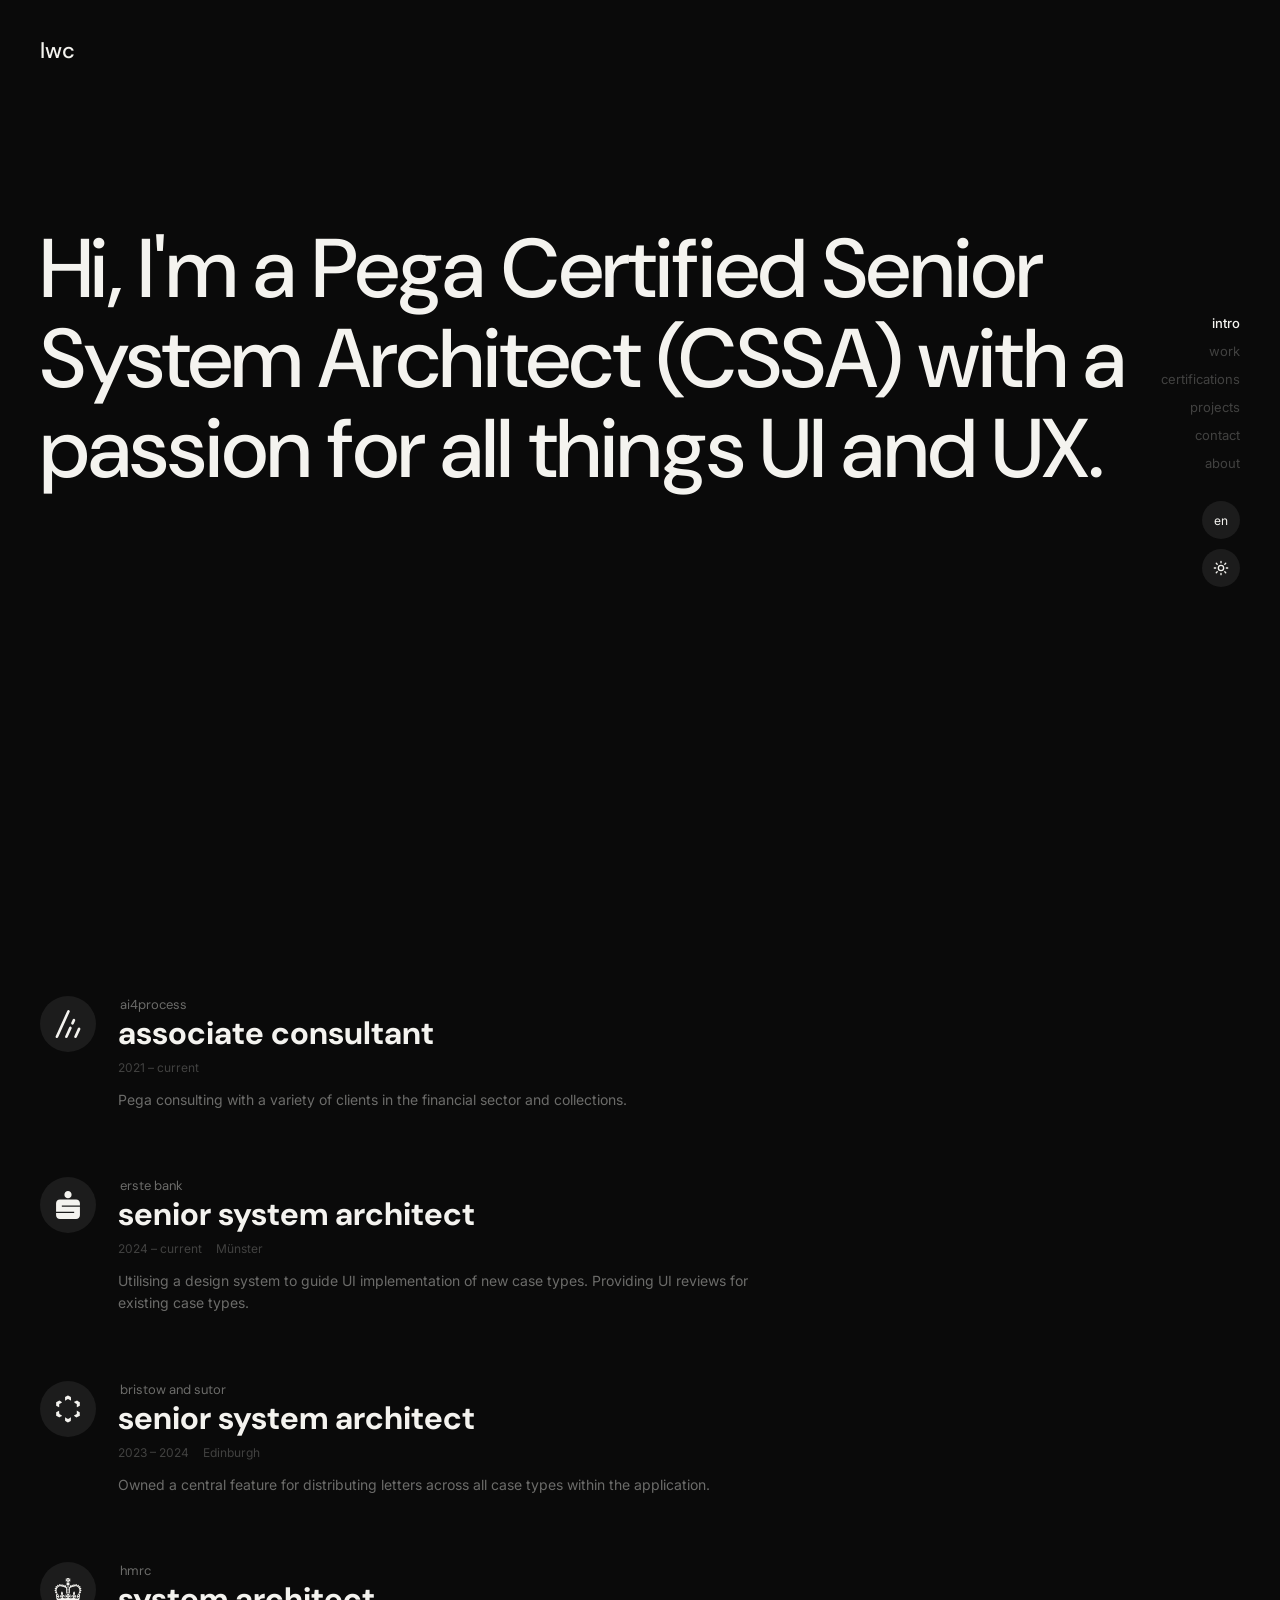
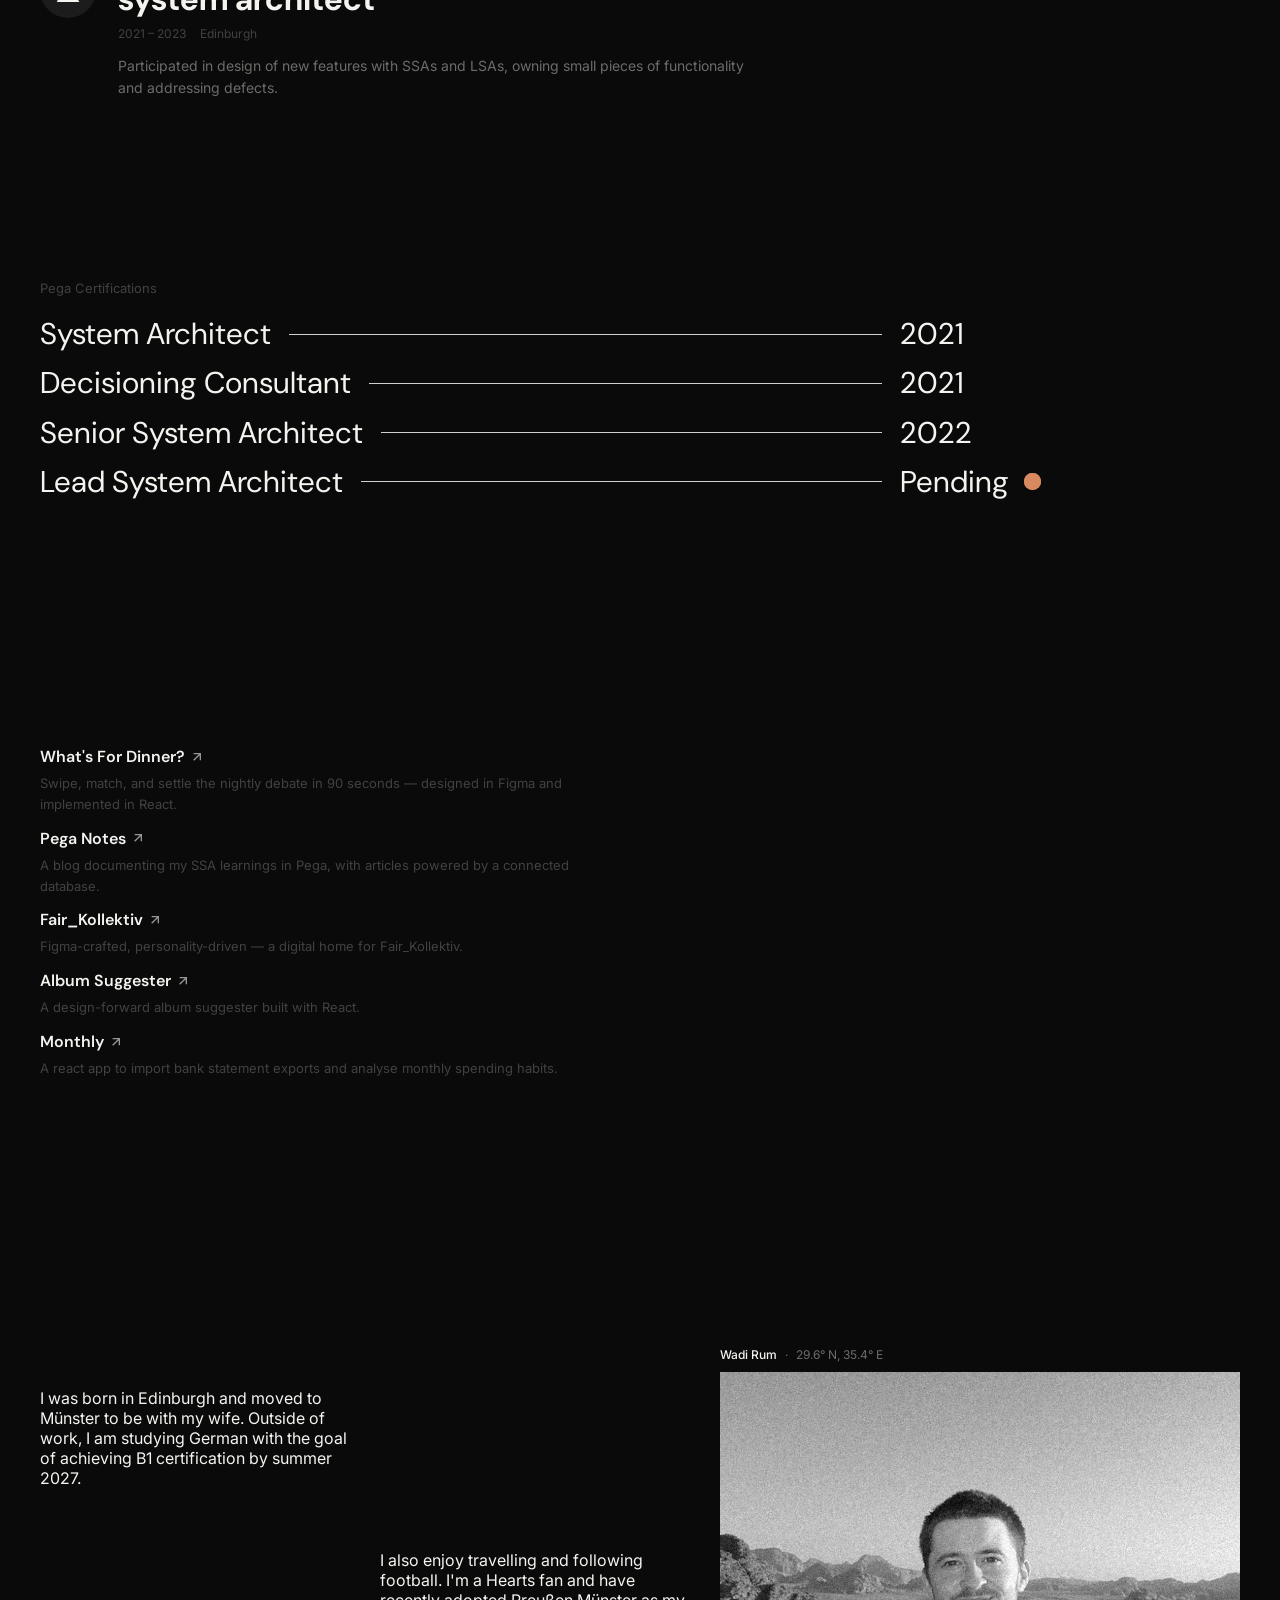
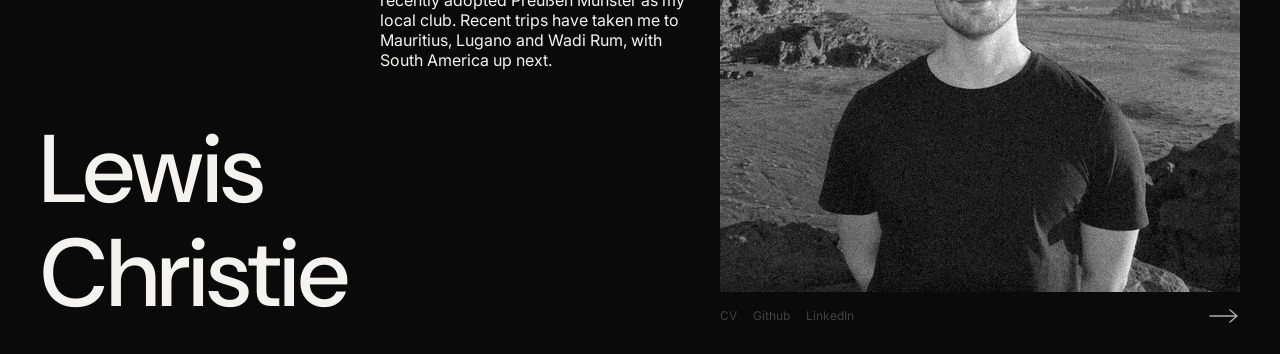
==== index.html @ 6b68364d "Redesign certifications section as ruled list with pulsing status dot Replace the CSSA card and plac" ====
<!DOCTYPE html>
<html lang="en" data-theme="dark">
<head>
<meta charset="UTF-8">
<meta name="viewport" content="width=device-width, initial-scale=1.0">
<title>lwc — Lewis William Christie</title>
<link rel="stylesheet" type="text/css" href="./main.css">
<link rel="preconnect" href="https://fonts.googleapis.com">
<link href="https://fonts.googleapis.com/css2?family=Baloo+2:wght@500;600;700;800&family=Inter:wght@400;500;600&display=swap" rel="stylesheet">
<style>
  
</style>
</head>
<body>

<div class="topbar">
  <div class="logo"><span class="word-shell">
      <span class="sizer">lewis william christie</span>
      <span id="lwc-wrap">
        <span class="lwc-block" id="l-block"><span>l</span><span class="suffix">ewis&nbsp;</span></span><span class="lwc-block" id="w-block"><span>w</span><span class="suffix">illiam&nbsp;</span></span><span class="lwc-block" id="c-block"><span>c</span><span class="suffix">hristie</span></span>
      </span>
    </span></div>
</div>

  <div class="side-nav">
    <nav class="primary-nav" id="primaryNav">
      <a href="#intro" class="active" data-i18n="nav.intro">intro</a>
      <a href="#work" data-i18n="nav.work">work</a>
      <a href="#certifications" data-i18n="nav.certifications">certifications</a>
      <a href="#projects" data-i18n="nav.projects">projects</a>
      <a href="#contact" data-i18n="nav.contact">contact</a>
      <a href="#about" data-i18n="nav.about">about</a>
    </nav>
    <div class="toggles">
      <button class="pill-btn" id="langToggle" aria-label="Switch language">en</button>
      <button class="pill-btn" id="themeToggle" aria-label="Toggle light/dark theme">
        <svg id="themeIcon" viewBox="0 0 24 24" fill="none" stroke="currentColor" stroke-width="2" stroke-linecap="round"><circle cx="12" cy="12" r="4"></circle><path d="M12 2v2M12 20v2M4.9 4.9l1.4 1.4M17.7 17.7l1.4 1.4M2 12h2M20 12h2M4.9 19.1l1.4-1.4M17.7 6.3l1.4-1.4"/></svg>
      </button>
    </div>
  </div>

<main class="wrap">

  <section id="intro">
    <div>
      <h1 class="hero-heading">
        <span data-i18n="intro.heading">Hi, I'm a Pega Certified Senior System Architect (CSSA) with a passion for all things UI and UX.</span>
      </h1>
    </div>
  </section>

  <section id="work">


    <div class="job">
      <div class="job-icon"><svg xmlns="http://www.w3.org/2000/svg" viewBox="0 0 352.7 397.5" width="28" height="28" fill="currentColor">
  <path d="M18.7,397.5C8.4,397.5,0,389.1,0,378.8c0-2.7,0.6-5.3,1.7-7.8L166.5,10.5c4.5-9.3,15.7-13.1,25-8.6c8.9,4.4,12.9,15,9,24.1L35.7,386.6C32.7,393.2,26,397.5,18.7,397.5"/>
  <path d="M239.6,208.5c-10.3,0-18.7-8.4-18.7-18.7c0-2.7,0.6-5.3,1.7-7.7l21-46c4.1-9.5,15.1-13.9,24.5-9.8c9.5,4.1,13.9,15.1,9.8,24.5c-0.1,0.3-0.2,0.5-0.3,0.8l-21,46C253.6,204.2,246.9,208.5,239.6,208.5"/>
  <path d="M153.3,397.5c-10.3,0-18.7-8.4-18.7-18.7c0-2.7,0.6-5.3,1.7-7.8l57.1-125.1c4.6-9.2,15.8-13,25.1-8.4c8.8,4.4,12.7,14.8,8.9,23.9l-57.1,125.1C167.3,393.2,160.6,397.5,153.3,397.5"/>
  <path d="M283.2,397.5c-10.3,0-18.7-8.4-18.7-18.7c0-2.7,0.6-5.3,1.7-7.7l50.6-111c4.1-9.5,15.1-13.8,24.6-9.8c9.5,4.1,13.8,15.1,9.8,24.6c-0.1,0.2-0.2,0.5-0.3,0.7l-50.6,111C297.2,393.2,290.5,397.5,283.2,397.5"/>
</svg></div>
      <div>
        <div class="job-company">ai4process</div>
        <div class="job-title" data-i18n="work.ai4process.title">associate consultant</div>
        <div class="job-meta"><span>2021 – current</span></div>
        <p class="job-desc" data-i18n="work.ai4process.desc">Pega consulting with a variety of clients in the financial sector and collections.</p>
      </div>
    </div>

    <div class="job">
      <div class="job-icon"><svg xmlns="http://www.w3.org/2000/svg" viewBox="0 0 140.14 164.54" width="28" height="28" fill="currentColor">
  <path d="M55.19,36.75c-4.13-4.21-6.21-9.28-6.21-15.23c0-5.81,2.08-10.89,6.15-15.11C59.26,2.17,64.27,0,70.07,0
    c5.7,0,10.69,2.13,14.83,6.36c4.16,4.22,6.28,9.35,6.28,15.16c0,5.94-2.08,11.02-6.23,15.23c-4.15,4.23-9.18,6.35-14.89,6.35
    C64.27,43.11,59.26,40.99,55.19,36.75z M140.14,85.36v-13.1c0-12.37-10.04-22.43-22.42-22.43H22.41C10.03,49.84,0,59.9,0,72.27
    v49.3h106.32v7.47H0v13.07c0,12.38,10.03,22.42,22.41,22.42h95.31c12.38,0,22.42-10.04,22.42-22.42V92.83H33.84v-7.47H140.14z"/>
</svg></div>
      <div>
        <div class="job-company">erste bank</div>
        <div class="job-title" data-i18n="work.erste.title">senior system architect</div>
        <div class="job-meta"><span>2024 – current</span><span>Münster</span></div>
        <p class="job-desc" data-i18n="work.erste.desc">Utilising a design system to guide UI implementation of new case types. Providing UI reviews for existing case types.</p>
      </div>
    </div>

    <div class="job">
      <div class="job-icon"><svg xmlns="http://www.w3.org/2000/svg" viewBox="0 0 97 110" width="28" height="28">
  <g transform="translate(0,110) scale(0.1,-0.1)" fill="currentColor">
    <path d="M423 1049 l-53 -31 0 -69 0 -70 58 32 58 33 56 -32 c31 -18 59 -29 61 -24 3 4 3 36 0 70 l-6 62 -52 30 c-29 17 -56 30 -61 30 -5 0 -33 -14 -61 -31z"/>
    <path d="M73 848 l-53 -30 0 -68 0 -68 55 -31 c30 -17 57 -31 60 -31 3 0 5 28 5 63 l0 63 43 24 c85 47 84 44 23 79 -31 17 -61 31 -68 30 -7 0 -37 -14 -65 -31z"/>
    <path d="M768 852 c-26 -15 -48 -30 -48 -34 0 -4 25 -22 55 -39 l55 -31 0 -64 c0 -35 3 -64 6 -64 4 0 31 14 60 31 l54 30 0 69 0 68 -55 31 c-30 17 -60 31 -67 30 -7 0 -34 -12 -60 -27z"/>
    <path d="M77 453 l-57 -34 0 -67 0 -68 56 -32 c31 -18 59 -32 64 -32 5 0 34 15 65 33 47 27 54 34 40 42 -109 65 -104 59 -107 128 l-3 63 -58 -33z"/>
    <path d="M830 422 l0 -68 -55 -29 c-30 -17 -55 -33 -55 -37 0 -8 96 -68 109 -68 5 0 35 15 65 32 l57 33 -3 68 -3 69 -57 34 -58 33 0 -67z"/>
    <path d="M370 153 l0 -68 57 -34 56 -34 56 31 56 31 3 72 3 71 -58 -32 -57 -32 -58 31 -58 32 0 -68z"/>
  </g>
</svg></div>
      <div>
        <div class="job-company">bristow and sutor</div>
        <div class="job-title" data-i18n="work.bs.title">senior system architect</div>
        <div class="job-meta"><span>2023 – 2024</span><span>Edinburgh</span></div>
        <p class="job-desc" data-i18n="work.bs.desc">Owned a central feature for distributing letters across all case types within the application.</p>
      </div>
    </div>

    <div class="job">
      <div class="job-icon"><svg xmlns="http://www.w3.org/2000/svg" viewBox="13.243 12.159 51.691 44.307" width="28" height="28">
  <g transform="matrix(1.7557801,0,0,1.8087796,-807.12125,-402.83426)">
    <g transform="matrix(1.3303571,0,0,-1.25,398.61645,1509.5497)">
      <g clip-path="url(#hmrcClip)">
        <g transform="matrix(140.66,0,0,38.772,45.354,994.3979)" fill="currentColor">
          <path d="m 0.1321,0.6395 c 0,-0.0183 -0.004,-0.0332 -0.0091,-0.0332 -0.005,0 -0.0091,0.0149 -0.0091,0.0332 0,0.0183 0.0041,0.0332 0.0091,0.0332 0.0051,0 0.0091,-0.0149 0.0091,-0.0332"/>
          <path d="M 0.1909,0.409 C 0.1906,0.4037 0.1875,0.3248 0.1875,0.324 l -3e-4,-0.0074 c 0,0 -1e-4,-0.0037 -0.0012,-0.0063 -6e-4,-0.0014 -0.0047,-0.0115 -0.0047,-0.0115 0,0 -5e-4,-0.0013 -6e-4,-0.0026 -10e-5,-0.0019 3e-4,-0.0036 3e-4,-0.0036 L 0.1849,0.2738 c 4e-4,-0.0016 7e-4,-0.0033 7e-4,-0.0055 0,-0.0025 -4e-4,-0.0047 -9e-4,-0.006 l -0.1235,1e-4 c -5e-4,0.0014 -8e-4,0.0035 -8e-4,0.0059 0,9e-4 0,0.0017 10e-5,0.0025 0,0 2e-4,0.0013 5e-4,0.0026 l 0.0037,0.0198 c 0,0 4e-4,0.0034 -3e-4,0.0054 -8e-4,0.002 -0.005,0.0123 -0.005,0.0123 0,0 -7e-4,0.0021 -8e-4,0.0042 0,0.0021 -3e-4,0.0089 -3e-4,0.0094 -3e-4,0.0067 -0.0031,0.0794 -0.0034,0.0845 -10e-5,0.0037 0,0.0067 5e-4,0.0091 4e-4,0.0022 0.0011,0.0036 0.002,0.0041 3e-4,2e-4 0.0085,0.0041 0.0094,0.0045 3e-4,10e-5 7e-4,-6e-4 8e-4,-0.0024 1e-4,-0.002 -3e-4,-0.0031 -6e-4,-0.0034 l 1e-4,10e-5 C 0.0628,0.4136 0.0602,0.3987 0.0601,0.3808 c 0.0068,0.005 0.0085,0.0177 0.0089,0.0351 0,7e-4 2e-4,0.0021 8e-4,0.0022 5e-4,2e-4 8e-4,-7e-4 8e-4,-0.0015 l 0,-2e-4 0.0026,-0.0753 0,-10e-5 c 0,-0.001 -2e-4,-0.0023 -6e-4,-0.0027 -5e-4,-4e-4 -8e-4,6e-4 -9e-4,0.0017 C 0.0696,0.3559 0.0655,0.3654 0.0607,0.3658 0.062,0.3482 0.0656,0.3344 0.0703,0.3298 l 0,0 c 0.0036,0.0013 0.0071,0.0026 0.0107,0.0037 0.0034,0.0037 0.006,0.0104 0.0069,0.026 l 0,-10e-5 c -1e-4,0.002 -2e-4,0.004 -4e-4,0.0061 C 0.0867,0.374 0.085,0.3796 0.0831,0.3771 0.0811,0.3744 0.0809,0.3663 0.0817,0.3578 0.0821,0.3543 0.0826,0.3513 0.0833,0.3492 0.0812,0.3494 0.0794,0.352 0.078,0.3595 0.0755,0.3718 0.0758,0.391 0.0796,0.3989 0.082,0.4041 0.0854,0.398 0.088,0.3863 0.0872,0.4047 0.0841,0.421 0.0838,0.4352 0.0833,0.4552 0.0854,0.4775 0.0885,0.4836 0.0916,0.4794 0.0945,0.4588 0.0948,0.4388 0.0949,0.4245 0.0923,0.4058 0.0921,0.387 0.0943,0.4004 0.0975,0.4084 0.1002,0.4044 0.1042,0.3984 0.1052,0.3796 0.1033,0.3661 0.1021,0.3581 0.1004,0.3545 0.0983,0.3534 c 6e-4,0.0024 0.001,0.0056 0.0013,0.0093 5e-4,0.0088 0,0.0168 -0.0021,0.0184 C 0.0956,0.3827 0.0941,0.3763 0.0936,0.3674 0.0934,0.3646 0.0934,0.3618 0.0935,0.3593 l 0,0 C 0.095,0.3459 0.0978,0.3413 0.1013,0.3381 c 0.0036,6e-4 0.0072,0.001 0.0108,0.0013 l 0,1e-4 4e-4,2e-4 C 0.1176,0.3427 0.1202,0.3545 0.1207,0.3765 0.1162,0.3741 0.1127,0.3646 0.1111,0.3501 c -1e-4,-9e-4 -3e-4,-0.0022 -9e-4,-0.0022 -7e-4,0 -0.001,0.0016 -0.001,0.0028 l 0,0.0694 0,2e-4 c 10e-5,0.0011 4e-4,0.0023 9e-4,0.0023 5e-4,0 8e-4,-0.0013 9e-4,-0.0021 l 0,-10e-5 0,-10e-5 c 9e-4,-0.0128 0.0027,-0.0249 0.0097,-0.027 -6e-4,0.0246 -0.0037,0.0322 -0.0082,0.0358 -1e-4,0 -3e-4,2e-4 -5e-4,9e-4 -1e-4,3e-4 -2e-4,0.001 -2e-4,0.002 0,10e-5 0,10e-5 0,2e-4 0,0.0011 1e-4,0.0018 2e-4,0.0022 2e-4,5e-4 5e-4,7e-4 6e-4,6e-4 l 0.0208,0 c 1e-4,0 4e-4,0 6e-4,-9e-4 10e-5,-3e-4 2e-4,-0.001 2e-4,-0.0021 l 0,-10e-5 c 0,-0.001 -1e-4,-0.0016 -2e-4,-0.002 -1e-4,-6e-4 -3e-4,-7e-4 -5e-4,-8e-4 C 0.1291,0.424 0.1262,0.4107 0.1254,0.3934 0.1322,0.3957 0.134,0.4077 0.1349,0.4205 c 1e-4,8e-4 4e-4,0.0023 0.001,0.0023 5e-4,0 8e-4,-0.0016 8e-4,-0.0026 l 1e-4,-2e-4 0,-0.0695 0,-10e-5 c -1e-4,-9e-4 -3e-4,-0.0027 -0.001,-0.0027 -6e-4,0 -9e-4,0.0014 -0.001,0.0024 C 0.1332,0.3644 0.1298,0.3738 0.1254,0.3764 0.1262,0.3578 0.1293,0.3435 0.1335,0.3396 l 4e-4,-10e-5 c 0.0036,-2e-4 0.0072,-6e-4 0.0108,-0.0011 0.0036,0.0021 0.0064,0.0075 0.0079,0.0227 l 0,-10e-5 c 0,0.002 -1e-4,0.0041 -2e-4,0.0062 C 0.1519,0.376 0.1504,0.3824 0.1484,0.3808 0.1463,0.379 0.1459,0.3711 0.1464,0.3623 0.1466,0.3586 0.1471,0.3554 0.1477,0.353 0.1456,0.3541 0.1439,0.3576 0.1427,0.3656 0.1408,0.379 0.1417,0.3979 0.1457,0.404 0.1483,0.408 0.1515,0.4005 0.1536,0.3876 0.1535,0.4063 0.151,0.4238 0.1512,0.4381 0.1514,0.4582 0.1543,0.4793 0.1575,0.4839 0.1605,0.4783 0.1626,0.4565 0.1622,0.4366 0.1618,0.4224 0.1586,0.405 0.1578,0.3864 0.1603,0.3987 0.1638,0.4052 0.1663,0.4 0.1701,0.3922 0.1704,0.3731 0.168,0.3606 0.1666,0.3531 0.1648,0.3504 0.1627,0.3502 c 7e-4,0.0021 0.0012,0.0051 0.0016,0.0087 8e-4,0.0085 6e-4,0.0166 -0.0014,0.0192 C 0.161,0.3805 0.1593,0.3749 0.1585,0.3663 0.1582,0.3636 0.1581,0.3608 0.1581,0.3583 l 0,0 C 0.1591,0.3447 0.1617,0.3388 0.1649,0.3341 0.1686,0.333 0.1724,0.3318 0.176,0.3304 0.1805,0.3355 0.1839,0.3489 0.1852,0.3658 0.1803,0.3654 0.1762,0.3559 0.1742,0.34 0.174,0.3389 0.1737,0.3379 0.1732,0.3383 c -4e-4,4e-4 -6e-4,0.0016 -6e-4,0.0027 l 0,10e-5 0.0026,0.0753 0,2e-4 c 1e-4,8e-4 3e-4,0.0017 8e-4,0.0015 6e-4,-1e-4 8e-4,-0.0015 8e-4,-0.0023 4e-4,-0.0173 0.0021,-0.03 0.0089,-0.035 -1e-4,0.0179 -0.0026,0.0328 -0.007,0.0402 l 10e-5,-10e-5 c -3e-4,2e-4 -6e-4,0.0014 -5e-4,0.0034 1e-4,0.0018 4e-4,0.0025 7e-4,0.0024 0.001,-4e-4 0.0092,-0.0043 0.0094,-0.0045 9e-4,-5e-4 0.0016,-0.002 0.002,-0.0042 5e-4,-0.0023 7e-4,-0.0053 5e-4,-0.009 z"/>
          <path d="m 0.1131,0.7665 c -1e-4,-3e-4 -3e-4,-0.001 -3e-4,-0.002 0,-0.0011 1e-4,-0.0018 2e-4,-0.0021 2e-4,-6e-4 4e-4,-8e-4 5e-4,-9e-4 C 0.1159,0.7597 0.1175,0.7567 0.1186,0.7521 0.1199,0.7469 0.1206,0.7394 0.1208,0.7296 0.1146,0.7315 0.113,0.7423 0.1122,0.7538 c -10e-5,9e-4 -3e-4,0.0021 -8e-4,0.0021 -5e-4,0 -8e-4,-0.0011 -8e-4,-0.0021 l -1e-4,-2e-4 0,-0.0627 c 0,-0.0011 3e-4,-0.0027 9e-4,-0.0027 7e-4,0 8e-4,0.0013 9e-4,0.0019 l 0,3e-4 C 0.1138,0.7034 0.1169,0.7119 0.1209,0.7141 0.1206,0.7038 0.1199,0.6961 0.1186,0.6906 0.1175,0.686 0.1159,0.6831 0.1135,0.6813 l 0,-10e-5 c -2e-4,-10e-5 -4e-4,-4e-4 -5e-4,-8e-4 -1e-4,-4e-4 -2e-4,-0.0011 -2e-4,-0.0022 0,-0.001 2e-4,-0.0016 3e-4,-0.002 2e-4,-5e-4 4e-4,-6e-4 5e-4,-6e-4 l 0.0188,0 c 1e-4,0 4e-4,0 6e-4,8e-4 10e-5,4e-4 2e-4,0.001 2e-4,0.002 0,0 0,10e-5 0,10e-5 0,10e-5 0,10e-5 0,10e-5 0,7e-4 -1e-4,0.0013 -2e-4,0.0018 -1e-4,3e-4 -4e-4,7e-4 -5e-4,8e-4 C 0.13,0.6842 0.1279,0.6903 0.1266,0.6988 0.1259,0.7034 0.1255,0.7085 0.1252,0.714 0.1291,0.7116 0.1322,0.7031 0.1336,0.6903 l 0,-10e-5 c 2e-4,-0.001 3e-4,-0.0021 9e-4,-0.0021 7e-4,0 9e-4,0.0016 0.001,0.0025 l 0,7e-4 0,0.0622 0,3e-4 c -1e-4,0.0011 -4e-4,0.0023 -9e-4,0.0023 -5e-4,0 -8e-4,-0.0012 -9e-4,-0.0023 -8e-4,-0.0113 -0.0024,-0.022 -0.0084,-0.0242 2e-4,0.0052 7e-4,0.01 0.0013,0.0144 0.0013,0.0085 0.0034,0.0145 0.0059,0.0175 2e-4,2e-4 4e-4,5e-4 5e-4,9e-4 10e-5,4e-4 2e-4,0.001 2e-4,0.0017 0,10e-5 0,2e-4 0,3e-4 0,9e-4 -1e-4,0.0015 -2e-4,0.0019 -2e-4,8e-4 -5e-4,9e-4 -6e-4,9e-4 l -0.0188,0 c -1e-4,0 -3e-4,-10e-5 -5e-4,-7e-4"/>
          <path d="m 0.1194,0.5603 c 0,-0.0072 0.0016,-0.013 0.0036,-0.013 0.002,0 0.0036,0.0058 0.0036,0.013 0,0.0072 -0.0016,0.013 -0.0036,0.013 -0.002,0 -0.0036,-0.0058 -0.0036,-0.013"/>
          <path d="m 0.1195,0.5912 c 0,-0.0071 0.0016,-0.0128 0.0035,-0.0128 0.002,0 0.0036,0.0057 0.0036,0.0128 0,0.0071 -0.0016,0.0129 -0.0036,0.0129 -0.0019,0 -0.0035,-0.0058 -0.0035,-0.0129"/>
          <path d="m 0.1193,0.5278 c 0,-0.0075 0.0016,-0.0136 0.0037,-0.0136 0.0021,0 0.0038,0.0061 0.0038,0.0136 0,0.0076 -0.0017,0.0137 -0.0038,0.0137 -0.0021,0 -0.0037,-0.0061 -0.0037,-0.0137"/>
          <path d="m 0.1191,0.4934 c 0,-0.0079 0.0017,-0.0143 0.0039,-0.0143 0.0022,0 0.004,0.0064 0.004,0.0143 0,0.0079 -0.0018,0.0143 -0.004,0.0143 -0.0022,0 -0.0039,-0.0064 -0.0039,-0.0143"/>
          <path d="m 0.1189,0.4577 c 0,-0.0083 0.0018,-0.015 0.0041,-0.015 0.0023,0 0.0041,0.0067 0.0041,0.015 0,0.0082 -0.0018,0.015 -0.0041,0.015 -0.0023,0 -0.0041,-0.0068 -0.0041,-0.015"/>
          <path d="m 0.1177,0.5577 c 0,0 0,0.0033 -3e-4,0.0071 -3e-4,0.0039 -0.0011,0.0077 -0.0025,0.0108 -0.001,0.0025 -0.0021,0.0047 -0.0031,0.0068 0.0011,0.0028 0.0019,0.0076 0.0019,0.013 0,0.0087 -0.0019,0.0157 -0.0043,0.0157 -0.0024,0 -0.0043,-0.007 -0.0043,-0.0157 0,-8e-4 0,-0.0015 1e-4,-0.0023 -1e-4,10e-5 -2e-4,2e-4 -3e-4,4e-4 -10e-4,0.0011 -0.002,0.0023 -0.003,0.0034 0.0013,0.0027 0.0022,0.0078 0.0022,0.0136 0,0.0087 -0.002,0.0157 -0.0044,0.0157 -0.0023,0 -0.0043,-0.007 -0.0043,-0.0157 0,-0.0027 2e-4,-0.0052 6e-4,-0.0073 -0.0021,0.0021 -0.0036,0.0035 -0.0036,0.0035 -2e-4,2e-4 -4e-4,3e-4 -6e-4,5e-4 0.0011,0.0028 0.0019,0.0076 0.0019,0.013 0,0.0086 -0.0019,0.0156 -0.0043,0.0156 -0.0024,0 -0.0043,-0.007 -0.0043,-0.0156 0,-0.0031 2e-4,-0.0059 6e-4,-0.0083 0,10e-5 0,10e-5 -1e-4,10e-5 -0.0015,0.001 -0.0032,0.0012 -0.0047,0.0012 5e-4,0.0025 8e-4,0.0057 8e-4,0.0091 0,0.0087 -0.0019,0.0156 -0.0043,0.0156 -0.0024,0 -0.0043,-0.0069 -0.0043,-0.0156 0,-0.0048 6e-4,-0.0091 0.0016,-0.0119 C 0.0731,0.6089 0.0715,0.607 0.07,0.6045 c 10e-5,0.0014 2e-4,0.0029 2e-4,0.0045 0,0.0087 -0.0019,0.0157 -0.0043,0.0157 -0.0024,0 -0.0043,-0.007 -0.0043,-0.0157 0,-0.0076 0.0015,-0.0139 0.0035,-0.0153 C 0.0638,0.5901 0.0625,0.5861 0.0614,0.5817 c 0,2e-4 0,3e-4 0,5e-4 0,0.0087 -0.0019,0.0156 -0.0043,0.0156 -0.0024,0 -0.0043,-0.0069 -0.0043,-0.0156 0,-0.0087 0.0019,-0.0156 0.0043,-0.0156 4e-4,0 8e-4,2e-4 0.0012,6e-4 C 0.0575,0.5628 0.0568,0.558 0.0561,0.5531 0.0553,0.5572 0.054,0.5599 0.0526,0.5599 c -0.0024,0 -0.0044,-0.007 -0.0044,-0.0156 0,-0.0087 0.002,-0.0157 0.0044,-0.0157 4e-4,0 9e-4,4e-4 0.0013,9e-4 -2e-4,-0.0043 -4e-4,-0.0086 -6e-4,-0.0131 -5e-4,8e-4 -0.001,0.0012 -0.0016,0.0012 -0.0024,0 -0.0043,-0.007 -0.0043,-0.0157 0,-0.0086 0.0019,-0.0156 0.0043,-0.0156 6e-4,0 0.0013,6e-4 0.0018,0.0016 1e-4,-0.0017 2e-4,-0.0034 2e-4,-0.0052 2e-4,-0.0018 3e-4,-0.0034 4e-4,-0.0049 C 0.052,0.4768 0.0503,0.4703 0.0503,0.4623 c 0,-0.0086 0.002,-0.0156 0.0043,-0.0156 9e-4,0 0.0018,0.001 0.0024,0.0026 6e-4,-0.005 0.0014,-0.0114 0.0023,-0.0188 0.0017,8e-4 0.0042,0.002 0.0057,0.0028 C 0.0634,0.446 0.0624,0.4534 0.0624,0.4534 0.0623,0.4558 0.0605,0.4674 0.0598,0.4769 c -7e-4,0.0077 -0.0011,0.022 -0.0011,0.0244 0,0.0246 0.0024,0.047 0.0064,0.0632 0.004,0.0161 0.0095,0.0262 0.0159,0.0262 0.0013,0 0.0028,-3e-4 0.0063,-0.0028 C 0.0909,0.5846 0.0927,0.5829 0.0959,0.5798 0.1013,0.5737 0.1035,0.5707 0.1112,0.5572 0.112,0.5558 0.1123,0.5533 0.1124,0.5514 c 2e-4,-0.0018 2e-4,-0.0033 2e-4,-0.0033 l 3e-4,-0.1042 0.0048,0"/>
          <path d="m 0.1283,0.5577 c 0,0 0,0.0033 3e-4,0.0071 4e-4,0.0039 0.0012,0.0077 0.0025,0.0108 0.001,0.0025 0.0021,0.0047 0.0031,0.0068 -0.0011,0.0028 -0.0019,0.0076 -0.0019,0.013 0,0.0087 0.0019,0.0157 0.0043,0.0157 0.0024,0 0.0043,-0.007 0.0043,-0.0157 0,-8e-4 0,-0.0015 0,-0.0023 10e-5,10e-5 2e-4,2e-4 2e-4,4e-4 0.001,0.0011 0.0021,0.0023 0.0031,0.0034 C 0.1429,0.5996 0.142,0.6047 0.142,0.6105 c 0,0.0087 0.0019,0.0157 0.0043,0.0157 0.0024,0 0.0043,-0.007 0.0043,-0.0157 0,-0.0027 -2e-4,-0.0052 -5e-4,-0.0073 0.0021,0.0021 0.0035,0.0035 0.0035,0.0035 3e-4,2e-4 5e-4,3e-4 7e-4,5e-4 -0.0012,0.0028 -0.002,0.0076 -0.002,0.013 0,0.0086 0.002,0.0156 0.0044,0.0156 0.0023,0 0.0043,-0.007 0.0043,-0.0156 0,-0.0031 -3e-4,-0.0059 -7e-4,-0.0083 10e-5,10e-5 10e-5,10e-5 10e-5,10e-5 0.0015,0.001 0.0032,0.0012 0.0047,0.0012 -5e-4,0.0025 -8e-4,0.0057 -8e-4,0.0091 0,0.0087 0.0019,0.0156 0.0043,0.0156 0.0024,0 0.0043,-0.0069 0.0043,-0.0156 0,-0.0048 -6e-4,-0.0091 -0.0015,-0.0119 C 0.173,0.6089 0.1745,0.607 0.176,0.6045 c -10e-5,0.0014 -2e-4,0.0029 -2e-4,0.0045 0,0.0087 0.0019,0.0157 0.0043,0.0157 0.0024,0 0.0043,-0.007 0.0043,-0.0157 0,-0.0076 -0.0015,-0.0139 -0.0034,-0.0153 0.0013,-0.0036 0.0025,-0.0076 0.0036,-0.012 0,2e-4 0,3e-4 0,5e-4 0,0.0087 0.002,0.0156 0.0043,0.0156 0.0024,0 0.0043,-0.0069 0.0043,-0.0156 0,-0.0087 -0.0019,-0.0156 -0.0043,-0.0156 -4e-4,0 -8e-4,2e-4 -0.0012,6e-4 9e-4,-0.0044 0.0016,-0.0092 0.0022,-0.0141 8e-4,0.0041 0.0021,0.0068 0.0036,0.0068 0.0024,0 0.0043,-0.007 0.0043,-0.0156 0,-0.0087 -0.0019,-0.0157 -0.0043,-0.0157 -5e-4,0 -0.001,4e-4 -0.0014,9e-4 3e-4,-0.0043 5e-4,-0.0086 6e-4,-0.0131 5e-4,8e-4 0.0011,0.0012 0.0017,0.0012 0.0023,0 0.0043,-0.007 0.0043,-0.0157 0,-0.0086 -0.002,-0.0156 -0.0043,-0.0156 -7e-4,0 -0.0013,6e-4 -0.0019,0.0016 -1e-4,-0.0017 -1e-4,-0.0034 -2e-4,-0.0052 -10e-5,-0.0018 -2e-4,-0.0034 -4e-4,-0.0049 0.0022,-0.001 0.0038,-0.0075 0.0038,-0.0155 0,-0.0086 -0.0019,-0.0156 -0.0043,-0.0156 -9e-4,0 -0.0017,0.001 -0.0024,0.0026 C 0.1884,0.4443 0.1876,0.4379 0.1868,0.4305 0.185,0.4313 0.1826,0.4325 0.181,0.4333 0.1826,0.446 0.1836,0.4534 0.1836,0.4534 c 10e-5,0.0024 0.0019,0.014 0.0027,0.0235 6e-4,0.0077 0.001,0.022 0.001,0.0244 0,0.0246 -0.0024,0.047 -0.0064,0.0632 C 0.177,0.5806 0.1714,0.5907 0.1651,0.5907 0.1638,0.5907 0.1622,0.5904 0.1587,0.5879 0.1551,0.5846 0.1534,0.5829 0.1502,0.5798 0.1448,0.5737 0.1426,0.5707 0.1348,0.5572 0.1341,0.5558 0.1337,0.5533 0.1336,0.5514 0.1334,0.5496 0.1335,0.5481 0.1335,0.5481 l -4e-4,-0.1042 -0.0048,0"/>
        </g>
      </g>
    </g>
  </g>
</svg></div>
      <div>
        <div class="job-company">hmrc</div>
        <div class="job-title" data-i18n="work.hmrc.title">system architect</div>
        <div class="job-meta"><span>2021 – 2023</span><span>Edinburgh</span></div>
        <p class="job-desc" data-i18n="work.hmrc.desc">Participated in design of new features with SSAs and LSAs, owning small pieces of functionality and addressing defects.</p>
      </div>
    </div>
  </section>

  <section id="certifications">
    <div class="cert-label" data-i18n="certs.label">Pega Certifications</div>
    <ul class="cert-list">
      <li class="cert-row">
        <span class="cert-name">System Architect</span>
        <span class="cert-line" aria-hidden="true"></span>
        <span class="cert-year">2021</span>
      </li>
      <li class="cert-row">
        <span class="cert-name">Decisioning Consultant</span>
        <span class="cert-line" aria-hidden="true"></span>
        <span class="cert-year">2021</span>
      </li>
      <li class="cert-row">
        <span class="cert-name">Senior System Architect</span>
        <span class="cert-line" aria-hidden="true"></span>
        <span class="cert-year">2022</span>
      </li>
      <li class="cert-row">
        <span class="cert-name">Lead System Architect</span>
        <span class="cert-line" aria-hidden="true"></span>
        <span class="cert-year cert-pending">
          <span data-i18n="certs.pending">Pending</span>
          <span class="pulse-dot" aria-hidden="true"></span>
        </span>
      </li>
    </ul>
  </section>

  <section id="projects">
    
    <div class="projects-layout">
      
      <div class="project-list">
        <div class="project-item">
          <a href="#" class="project-name" data-i18n="projects.dinner.name">What's For Dinner? <svg viewBox="0 0 24 24" fill="none" stroke="currentColor" stroke-width="2"><path d="M7 17L17 7M7 7h10v10"/></svg></a>
          <p class="project-desc" data-i18n="projects.dinner.desc">Swipe, match, and settle the nightly debate in 90 seconds — designed in Figma and implemented in React.</p>
        </div>
        <div class="project-item">
          <a href="#" class="project-name" data-i18n="projects.notes.name">Pega Notes <svg viewBox="0 0 24 24" fill="none" stroke="currentColor" stroke-width="2"><path d="M7 17L17 7M7 7h10v10"/></svg></a>
          <p class="project-desc" data-i18n="projects.notes.desc">A blog documenting my SSA learnings in Pega, with articles powered by a connected database.</p>
        </div>
        <div class="project-item">
          <a href="#" class="project-name" data-i18n="projects.fair.name">Fair_Kollektiv <svg viewBox="0 0 24 24" fill="none" stroke="currentColor" stroke-width="2"><path d="M7 17L17 7M7 7h10v10"/></svg></a>
          <p class="project-desc" data-i18n="projects.fair.desc">Figma-crafted, personality-driven — a digital home for Fair_Kollektiv.</p>
        </div>
        <div class="project-item">
          <a href="#" class="project-name" data-i18n="projects.album.name">Album Suggester <svg viewBox="0 0 24 24" fill="none" stroke="currentColor" stroke-width="2"><path d="M7 17L17 7M7 7h10v10"/></svg></a>
          <p class="project-desc" data-i18n="projects.album.desc">A design-forward album suggester built with React.</p>
        </div>
                <div class="project-item">
          <a href="#" class="project-name" data-i18n="projects.album.name">Monthly <svg viewBox="0 0 24 24" fill="none" stroke="currentColor" stroke-width="2"><path d="M7 17L17 7M7 7h10v10"/></svg></a>
          <p class="project-desc" data-i18n="projects.album.desc">A react app to import bank statement exports and analyse monthly spending habits.</p>
        </div>
      </div>
    </div>
  </section>

  <section id="contact" class="simple-block">

  </section>

  <section id="about">
    <h2 class="name-block">
      <span class="name-line">Lewis</span>
      <span class="name-line">Christie</span>
    </h2>
    <!-- Colour-reveal gallery: one .reveal per photo, black-and-white first, colour second -->
    <div class="photo gallery">
      <div class="photo-loc" aria-live="polite"><span class="photo-place">Wadi Rum</span><span class="photo-coord">29.6° N, 35.4° E</span></div>
      <div class="gallery-stage">
        <div class="reveal is-active" data-place="Wadi Rum" data-coord="29.6° N, 35.4° E">
          <img src="assets/reveal-1-bw.jpg" alt="Lewis Christie in the Wadi Rum desert, Jordan" decoding="async">
          <img class="reveal-colour" src="assets/reveal-1-colour.jpg" alt="" decoding="async">
        </div>
        <div class="reveal" aria-hidden="true" data-place="Lugano" data-coord="46.0° N, 8.9° E">
          <img src="assets/reveal-2-bw.jpg" alt="Lewis Christie standing on a mountain ridge near Lugano" decoding="async">
          <img class="reveal-colour" src="assets/reveal-2-colour.jpg" alt="" decoding="async">
        </div>
        <div class="reveal" aria-hidden="true" data-place="Mauritius" data-coord="20.2° S, 57.5° E">
          <img src="assets/reveal-3-bw.jpg" alt="Lewis Christie at a viewpoint in Mauritius" decoding="async">
          <img class="reveal-colour" src="assets/reveal-3-colour.jpg" alt="" decoding="async">
        </div>
      </div>
      <div class="gallery-nav">
        <nav class="links-row" aria-label="Links">
          <a href="...">CV</a>
          <a href="https://github.com/Vanilla487" target="_blank" rel="noopener">Github</a>
          <a href="...">LinkedIn</a>
        </nav>
        <button type="button" class="gallery-next" aria-label="Next photo">
          <svg viewBox="0 0 32 16" fill="none" stroke="currentColor" stroke-width="1.4" stroke-linecap="round" stroke-linejoin="round" aria-hidden="true"><path d="M2 8h27M22 2l7 6-7 6"/></svg>
        </button>
      </div>
    </div>
    
    <p class="para-one" data-i18n="about.p1">I was born in Edinburgh and moved to Münster to be with my wife. Outside of work, I am studying German with the goal of achieving B1 certification by summer 2027.</p>
    <p class="para-two" data-i18n="about.p2">I also enjoy travelling and following football. I'm a Hearts fan and have recently adopted Preußen Münster as my local club. Recent trips have taken me to Mauritius, Lugano and Wadi Rum, with South America up next.</p>
      
  </section>


</main>

<script>
  

  // Theme toggle
  const root = document.documentElement;
  const themeBtn = document.getElementById('themeToggle');
  const themeIcon = document.getElementById('themeIcon');
  const sunPath = '<circle cx="12" cy="12" r="4"></circle><path d="M12 2v2M12 20v2M4.9 4.9l1.4 1.4M17.7 17.7l1.4 1.4M2 12h2M20 12h2M4.9 19.1l1.4-1.4M17.7 6.3l1.4-1.4"/>';
  const moonPath = '<path d="M20 14.5A8.5 8.5 0 1 1 9.5 4a7 7 0 0 0 10.5 10.5z"/>';

  function setTheme(t){
    root.setAttribute('data-theme', t);
    themeIcon.innerHTML = t === 'dark' ? sunPath : moonPath;
    localStorage.setItem('lwc-theme', t);
  }
  const savedTheme = localStorage.getItem('lwc-theme');
  setTheme(savedTheme || 'dark');
  themeBtn.addEventListener('click', () => {
    setTheme(root.getAttribute('data-theme') === 'dark' ? 'light' : 'dark');
  });

  // Language toggle (en / de)
  const i18n = {
    en: {
      'nav.intro':'intro','nav.work':'work','nav.certifications':'certifications','nav.projects':'projects','nav.contact':'contact','nav.about':'about',
      'intro.eyebrow':"Hi, I'm Lewis —",
      'intro.heading':"Hi, I'm a Pega Certified Senior System Architect (CSSA) with a passion for all things UI and UX.",
      'work.label':'work',
      'work.ai4process.title':'associate consultant',
      'work.ai4process.desc':'Pega consulting with a variety of clients in the financial sector and collections.',
      'work.erste.title':'senior system architect',
      'work.erste.desc':'Utilising a design system to guide UI implementation of new case types. Providing UI reviews for existing case types.',
      'work.bs.title':'senior system architect',
      'work.bs.desc':'Owned a central feature for distributing letters across all case types within the application.',
      'work.hmrc.title':'system architect',
      'work.hmrc.desc':'Participated in design of new features with SSAs and LSAs, owning small pieces of functionality and addressing defects.',
      'certs.label':'Pega Certifications',
      'certs.pending':'Pending',
      'projects.label':'projects',
      'contact.label':'contact',
      'contact.body':'Add your preferred contact copy here — a short line inviting people to reach out, plus real links below.',
      'about.label':'about',
      'about.p1':"I was born in Edinburgh and moved to Münster to be with my wife. Outside of work, I am studying German with the goal of achieving B1 certification by summer 2027.",
      'about.p2':"I also enjoy travelling and following football. I'm a Hearts fan and have recently adopted Preußen Münster as my local club. Recent trips have taken me to Mauritius, Lugano and Wadi Rum, with South America up next.",
      'about.body':'Add your about copy here — background, interests outside Pega/UI work, and anything that gives visitors a sense of who you are beyond the job titles.',
      'footer.built':'built with figma → code'
    },
    de: {
      'nav.intro':'intro','nav.work':'werdegang','nav.certifications':'zertifikate','nav.projects':'projekte','nav.contact':'kontakt','nav.about':'über mich',
      'intro.eyebrow':'Hallo, ich bin Lewis —',
      'intro.heading':'Ein von Pega zertifizierter Senior System Architect (CSSA) mit Leidenschaft für alles rund um UI und UX.',
      'work.label':'werdegang',
      'work.ai4process.title':'associate consultant',
      'work.ai4process.desc':'Pega-Beratung für verschiedene Kunden im Finanzsektor und im Forderungsmanagement.',
      'work.erste.title':'senior system architect',
      'work.erste.desc':'Einsatz eines Design-Systems zur Steuerung der UI-Umsetzung neuer Case Types. Durchführung von UI-Reviews für bestehende Case Types.',
      'work.bs.title':'senior system architect',
      'work.bs.desc':'Verantwortlich für eine zentrale Funktion zur Verteilung von Schreiben über alle Case Types der Anwendung hinweg.',
      'work.hmrc.title':'system architect',
      'work.hmrc.desc':'Mitwirkung am Design neuer Funktionen mit SSAs und LSAs, Verantwortung für einzelne Funktionsbausteine und Fehlerbehebung.',
      'certs.label':'Pega-Zertifikate',
      'certs.pending':'Ausstehend',
      'projects.label':'projekte',
      'contact.label':'kontakt',
      'contact.body':'Hier eigenen Kontakttext ergänzen — eine kurze Einladung zur Kontaktaufnahme sowie echte Links unten.',
      'about.label':'über mich',
      'about.p1':'Ich bin in Edinburgh geboren und für meine Frau nach Münster gezogen. Neben der Arbeit lerne ich Deutsch, mit dem Ziel, bis Sommer 2027 das B1-Zertifikat zu erreichen.',
      'about.p2':'In meiner Freizeit reise ich gern und verfolge Fußball. Ich bin Hearts-Fan und habe vor Kurzem Preußen Münster als meinen Verein vor Ort adoptiert. Zuletzt war ich auf Mauritius, in Lugano und im Wadi Rum – als Nächstes geht es nach Südamerika.',
      'about.body':'Hier eigenen Über-mich-Text ergänzen — Hintergrund, Interessen abseits von Pega/UI und alles, was Besuchern ein Gefühl dafür gibt, wer du bist.',
      'footer.built':'mit figma → code gebaut'
    }
  };

  let currentLang = localStorage.getItem('lwc-lang') || 'en';
  const langBtn = document.getElementById('langToggle');

  function applyLang(lang){
    document.documentElement.lang = lang;
    langBtn.textContent = lang;
    document.querySelectorAll('[data-i18n]').forEach(el => {
      const key = el.getAttribute('data-i18n');
      if(i18n[lang] && i18n[lang][key] !== undefined){
        // preserve child svg icons inside project-name links
        if(el.querySelector('svg')){
          const svg = el.querySelector('svg').outerHTML;
          el.innerHTML = i18n[lang][key] + ' ' + svg;
        } else {
          el.textContent = i18n[lang][key];
        }
      }
    });
    localStorage.setItem('lwc-lang', lang);
  }
  applyLang(currentLang);
  langBtn.addEventListener('click', () => {
    currentLang = currentLang === 'en' ? 'de' : 'en';
    applyLang(currentLang);
  });

  // Scrollspy for nav
  const navLinks = document.querySelectorAll('#primaryNav a');
  const sections = Array.from(navLinks).map(l => document.querySelector(l.getAttribute('href')));
  const spy = new IntersectionObserver((entries) => {
    entries.forEach(entry => {
      if(entry.isIntersecting){
        const id = '#' + entry.target.id;
        navLinks.forEach(l => l.classList.toggle('active', l.getAttribute('href') === id));
      }
    });
  }, { rootMargin: '-45% 0px -45% 0px', threshold: 0 });
  sections.forEach(s => s && spy.observe(s));

  // Colour reveal: a circle of colour follows the pointer. While the pointer rests,
  // the circle keeps growing smoothly until the whole photo is in colour.
  document.querySelectorAll('.reveal').forEach(function (el) {
    var MAX = 0.45;          // circle radius while moving, as a fraction of the image width
    var FILL_TIME = 4000;    // ms of resting to go from circle to full colour
    var RETRACT_TIME = 700;  // ms of moving to shrink from full colour back to the circle
    var SMOOTH = 120;        // ms; pointer following and colour leaving (higher = softer)
    var SMOOTH_IN = 350;     // ms; colour arriving — higher = slower, gentler bloom

    var hovered = false, running = false;
    var target = { x: 0, y: 0 };
    var cur = { x: 0, y: 0, r: 0 };
    var dwell = 0;           // 0 = just a circle, 1 = fully filled
    var lastMove = 0, lastT = 0;

    function fillRadius(x, y) {
      // Distance to the farthest corner, enlarged so the soft edge clears the photo completely
      var w = el.offsetWidth, h = el.offsetHeight;
      var dx = Math.max(x, w - x), dy = Math.max(y, h - y);
      return Math.sqrt(dx * dx + dy * dy) / 0.55 + 4;
    }

    function frame(t) {
      var dt = Math.min(t - lastT, 50); lastT = t;
      var still = t - lastMove > 90;

      if (hovered) dwell += still ? dt / FILL_TIME : -dt / RETRACT_TIME;
      else dwell -= dt / RETRACT_TIME;
      dwell = Math.max(0, Math.min(1, dwell));

      var base = el.offsetWidth * MAX;
      var e = dwell * (2 - dwell);                // eases out, so growth never pauses
      var targetR = hovered ? base + (fillRadius(cur.x, cur.y) - base) * e : 0;

      // Frame-rate independent easing toward the targets
      var k = 1 - Math.exp(-dt / SMOOTH);
      cur.x += (target.x - cur.x) * k;
      cur.y += (target.y - cur.y) * k;
      var kr = targetR > cur.r ? 1 - Math.exp(-dt / SMOOTH_IN) : k;  // slower growing, same shrinking
      cur.r += (targetR - cur.r) * kr;

      el.style.setProperty('--x', cur.x + 'px');
      el.style.setProperty('--y', cur.y + 'px');
      el.style.setProperty('--r', cur.r + 'px');

      if (!hovered && cur.r < 0.5) { running = false; return; }
      requestAnimationFrame(frame);
    }
    function kick() {
      if (!running) { running = true; lastT = performance.now(); requestAnimationFrame(frame); }
    }

    function point(e) {
      var b = el.getBoundingClientRect();
      target.x = e.clientX - b.left;
      target.y = e.clientY - b.top;
    }

    el.addEventListener('pointerenter', function (e) {
      point(e);
      if (!running) { cur.x = target.x; cur.y = target.y; }  // start the circle at the pointer
      hovered = true;
      lastMove = performance.now();
      kick();
    });
    el.addEventListener('pointermove', function (e) {
      point(e);
      lastMove = performance.now();
      kick();
    });
    el.addEventListener('pointerleave', function () { hovered = false; kick(); });
  });

  // Gallery: the arrow moves to the next photo with a crossfade, looping back to the first.
  document.querySelectorAll('.gallery').forEach(function (g) {
    var slides = g.querySelectorAll('.reveal');
    var place = g.querySelector('.photo-place');
    var coord = g.querySelector('.photo-coord');
    var i = 0;
    g.querySelector('.gallery-next').addEventListener('click', function () {
      slides[i].classList.remove('is-active');
      slides[i].setAttribute('aria-hidden', 'true');
      i = (i + 1) % slides.length;
      slides[i].classList.add('is-active');
      slides[i].removeAttribute('aria-hidden');
      if (place) place.textContent = slides[i].dataset.place || '';
      if (coord) coord.textContent = slides[i].dataset.coord || '';
    });
  });
</script>

</body>
</html>
---- main.css ----
@import url('https://fonts.googleapis.com/css2?family=DM+Sans:wght@400;500;600;700;800&display=swap');

:root{
    --bg: #0a0a0a;
    --surface: #161616;
    --text: #f4f3ef;
    --text-dim: rgba(244,243,239,0.42);
    --text-dimmer: rgba(244,243,239,0.24);
    --rule: rgba(244,243,239,0.10);
    --pill: #1c1c1c;
    --pill-hover: #262626;
    --accent: #e4e0d6;
    --focus: #d9895f;
  }
  html[data-theme="light"]{
    --bg: #f6f4ef;
    --surface: #ffffff;
    --text: #171614;
    --text-dim: rgba(23,22,20,0.5);
    --text-dimmer: rgba(23,22,20,0.32);
    --rule: rgba(23,22,20,0.10);
    --pill: #ece9e1;
    --pill-hover: #e0dcd1;
    --accent: #171614;
    --focus: #b5592f;
  }

  *{box-sizing:border-box;}
  html{scroll-behavior:smooth;}
  body{
    margin:0;
    background:var(--bg);
    color:var(--text);
    font-family:'Inter', sans-serif;
    transition:background .35s ease, color .35s ease;
    -webkit-font-smoothing:antialiased;
  }
  ::selection{ background:var(--focus); color:#fff; }
  a{ color:inherit; }
  :focus-visible{ outline:2px solid var(--focus); outline-offset:3px; border-radius:4px; }

  h1,h2,h3,.display{
    font-family:'DM Sans', sans-serif;
    font-weight:500;
    letter-spacing:-0.01em;
    margin:0;
  }

  .wrap{
    max-width:1400px;
    margin:0 auto;
    padding:0 40px;
  }

  /* ---------- Top bar ---------- */
  .topbar{
    position:fixed;
    top:0; left:0; right:0;
    z-index:50;
    display:flex;
    justify-content:space-between;
    align-items:flex-start;
    padding:36px 40px;
    pointer-events:none;
  }
  .logo{
    font-family:'DM Sans', sans-serif;
    font-weight:500;
    font-size:22px;
    pointer-events:auto;
  }
  .top-right{
    display:flex;
    flex-direction:column;
    align-items:flex-end;
    gap:22px;
    pointer-events:auto;
  }
  .side-nav{
  position:fixed;
  top:50%;
  right:40px;
  transform:translateY(-50%);
  z-index:50;
  display:flex;
  flex-direction:column;
  align-items:flex-end;
  gap:28px; /* space between nav links and the toggle group below */
}

.side-nav nav.primary-nav{
  display:flex;
  flex-direction:column;
  align-items:flex-end;
  gap:8px;
}

.side-nav .toggles{
  display:flex;
  gap:10px;
  flex-direction: column;
}


 .side-nav nav.primary-nav a{
    text-decoration:none;
    font-size:13px;
    color:var(--text-dimmer);
    transition:color .2s ease;
    padding:2px 0;
  }
  .side-nav nav.primary-nav a:hover{ color:var(--text-dim); }
  .side-nav nav.primary-nav a.active{ color:var(--text); font-weight:500; }
  
  

  .pill-btn{
    width:38px; height:38px;
    border-radius:50%;
    border:none;
    background:var(--pill);
    color:var(--text);
    font-family:'Inter', sans-serif;
    font-size:12px;
    display:flex; align-items:center; justify-content:center;
    cursor:pointer;
    transition:background .2s ease, transform .2s ease;
  }
  .pill-btn:hover{ background:var(--pill-hover); transform:translateY(-1px); }
  .pill-btn svg{ width:16px; height:16px; }

  /* ---------- Hero ---------- */
  #intro{
    padding:170px 0 0;
    min-height:100vh;
    display:flex;
    align-items:start;
    box-sizing: border-box;
  }
  .hero-eyebrow{
    font-size:13px;
    color:var(--text-dim);
    margin-bottom:18px;
    display:block;
  }
  .hero-heading{
    font-size:clamp(38px, 6.5vw, 88px);
    line-height:1.08;
    max-width:1160px;
    margin-top: 6vh;
  }
  .hero-heading .thin{ color:var(--text-dim); font-weight:600; }

  /* ---------- Section scaffolding ---------- */
  section{ padding:70px 0; }
  section:first-of-type{ border-top:none; }
  .section-label{
    font-size:12px;
    text-transform:uppercase;
    letter-spacing:.14em;
    color:var(--text-dimmer);
    margin-bottom:36px;
  }

  /* ---------- Work ---------- */
  .job{
    display:grid;
    grid-template-columns:56px 1fr;
    gap:22px;
    padding:26px 0;
  }
  
  .job-icon{
    width:56px; height:56px;
    border-radius:50%;
    background:var(--pill);
    display:flex; align-items:center; justify-content:center;
    font-family:'Baloo 2', sans-serif;
    font-weight:700;
    font-size:15px;
    flex-shrink:0;
  }
.job-icon img{
  width: 100%;
  height:100%;
  object-fit:contain;
  color:var(--text);
}


  .job-company{
    font-family: 'DM Sans', sans-serif;
    font-size:13px;
    color:var(--text-dim);
    margin-bottom:2px;
    padding-left: 2px;
  }
  .job-title{
    font-family:'DM Sans', sans-serif;
    font-weight:700;
    font-size:clamp(22px, 3vw, 32px);
    line-height:1.15;
  }
  .job-meta{
    font-size:12px;
    color:var(--text-dimmer);
    margin:8px 0 10px;
    display:flex;
    gap:14px;
  }
  .job-desc{
    font-size:14px;
    line-height:1.6;
    color:var(--text-dim);
    max-width:640px;
  }

  /* ---------- Certifications ---------- */
  .cert-label{
    font-size:13px;
    color:var(--text-dimmer);
    margin-bottom:14px;
  }
  .cert-list{
    list-style:none;
    margin:0;
    padding:0 1.6em 0 0; /* room for the dot that sits past the year column */
    max-width:1040px;
    font-family:'DM Sans', sans-serif;
    font-size:clamp(18px, 2.4vw, 30px);
    line-height:1.2;
  }
  .cert-row{
    display:grid;
    /* name | stretching rule | fixed-width year column so all years line up */
    grid-template-columns:auto 1fr 4.4em;
    align-items:center;
    gap:0.6em;
    padding:0.22em 0;
  }
  .cert-name{ white-space:nowrap; }
  .cert-line{
    height:1px;
    background:var(--text);
    opacity:.85;
  }
  .cert-year{ white-space:nowrap; }
  .cert-pending{
    display:inline-flex;
    align-items:center;
    gap:0.5em;
  }

  /* Pulsing status dot: solid core + an expanding, fading ring */
  .pulse-dot{
    position:relative;
    width:0.55em;
    height:0.55em;
    border-radius:50%;
    background:var(--focus);
    flex-shrink:0;
  }
  .pulse-dot::after{
    content:'';
    position:absolute;
    inset:0;
    border-radius:50%;
    background:var(--focus);
    animation:cert-pulse 1.8s ease-out infinite;
  }
  @keyframes cert-pulse{
    0%  { transform:scale(1);   opacity:.7; }
    100%{ transform:scale(2.6); opacity:0; }
  }

  @media (max-width: 560px){
    .cert-name{ white-space:normal; }
    .cert-row{ gap:0.5em; }
  }

  /* ---------- Projects ---------- */
  .projects-layout{
    display:grid;
    grid-template-columns:1fr 1fr;
    gap:60px;
    align-items:start;
  }
  .thumb-grid{
    display:grid;
    grid-template-columns:1fr 1fr;
    gap:14px;
  }
  .thumb{
    aspect-ratio:1/1;
    border-radius:14px;
    display:flex;
    align-items:flex-end;
    padding:14px;
    font-family:'Baloo 2', sans-serif;
    font-weight:700;
    font-size:13px;
    color:#fff;
    background-size:cover;
    background-position:center;
  }
  .t1{ background:linear-gradient(160deg,#2b3fb0,#7a4ee0); }
  .t2{ background-image: url('assets/albumsuggester.png'); }
  .t3{ background:linear-gradient(160deg,#1a1a1a,#3a3a3a); }
  .t4{ background-image: url('assets/faircollective.png'); }

  .project-list{ display:flex; flex-direction:column; padding-top: 100px;}

  
  .project-name{
    font-family:'DM Sans', sans-serif;
    font-weight:600;
    font-size:16px;
    display:inline-flex;
    align-items:center;
    gap:4px;
    text-decoration:none;
  }
  .project-name svg{ width:16px; height:16px; opacity:.6; }
  .project-desc{
    font-size:13px;
    color:var(--text-dimmer);
    line-height:1.6;
    margin-top:6px;
    
  }

  /* ---------- Contact / About ---------- */
  .simple-block p{
    font-size:15px;
    line-height:1.7;
    color:var(--text-dim);
    max-width:600px;
  }

  #about {
  display: grid;
  grid-template-columns: 1fr 1fr 520px;
  grid-template-rows: auto auto auto 1fr;
  gap: 24px;
  padding-bottom: 0px;
}

.name-block{
  grid-column: 1 / 3;
  grid-row: 3;
  align-self: end;
  margin: 0;
  font-size: 96px;
  line-height: 1;
}

.name-line{
  display: block;
  padding-bottom: 8px;
  width: fit-content;
}

.photo{
  grid-column: 3 / 4;
  grid-row: 1 / 4;
  align-self: center;
  width: 100%;
  position: relative;
}

/* Location label, just above the photo's top-left corner; updates with the gallery */
.photo-loc{
  position: absolute;
  bottom: 100%;
  left: 0;
  padding-bottom: 10px;
  display: flex;
  gap: 8px;
  font-size: 12px;
  white-space: nowrap;
  color: var(--text-dim);
}
.photo-place{ color: var(--text); font-weight: 500; }
.photo-coord::before{ content: "·"; margin-right: 8px; }

/* ---- Colour-reveal gallery (about section) ---- */
.gallery-stage{
  position: relative;
  aspect-ratio: 1 / 1;
  overflow: hidden;
}
.reveal{
  position: absolute;
  inset: 0;
  overflow: hidden;
  opacity: 0;
  pointer-events: none;
  transition: opacity 0.6s ease;
  cursor: crosshair;
  touch-action: pan-y;
  --x: 50%;
  --y: 50%;
  --r: 0px;
}
.reveal img{
  position: absolute;
  inset: 0;
  width: 100%;
  height: 100%;
  object-fit: cover;
  display: block;
  user-select: none;
  -webkit-user-drag: none;
}
.reveal.is-active{
  opacity: 1;
  pointer-events: auto;
}
/* Colour image sits on top, masked to a soft circle around the pointer */
.reveal .reveal-colour{
  -webkit-mask-image: radial-gradient(circle var(--r) at var(--x) var(--y), #000 55%, transparent 100%);
          mask-image: radial-gradient(circle var(--r) at var(--x) var(--y), #000 55%, transparent 100%);
}
.gallery-nav{
  display: flex;
  justify-content: space-between;
  align-items: center;
  margin-top: 10px;
}
.links-row{
  display: flex;
  gap: 16px;
  font-size: 12px;
  color: var(--text-dimmer);
}
.links-row a{ text-decoration: none; transition: color 0.2s ease; }
.links-row a:hover{ color: var(--text); }
.gallery-nav button{
  padding: 6px 0 6px 12px;
  border: 0;
  background: transparent;
  color: var(--text);
  cursor: pointer;
  transition: transform 0.25s ease, opacity 0.25s ease;
  opacity: 0.7;
}
.gallery-nav button:hover{ opacity: 1; transform: translateX(4px); }
.gallery-nav button:focus-visible{ outline: 2px solid var(--focus); outline-offset: 2px; }
.gallery-nav svg{ width: 32px; height: 16px; display: block; }

.para-one{
  grid-column: 1/2;
  grid-row: 1/2;
}

.para-two{
  grid-column: 2;
  grid-row: 2;
}

 

  footer{
    padding:16px 0 16px 0;
    font-size:12px;
    color:var(--text-dimmer);
    display:flex;
    justify-content:flex-end;
    gap: 8px;
  }


    .word-shell {
    position: relative;
    display: inline-block;

    
  }

  .sizer {
    visibility: hidden;
  }

  #lwc-wrap {
    position: absolute;
    left: 0;
    top: 0;
    display: inline-flex;
    align-items: baseline;
    
    cursor: pointer;
    white-space: nowrap;
  }

  .lwc-block {
    display: inline-grid;
    grid-template-columns: auto 0fr;
    transition: grid-template-columns 1.1s cubic-bezier(0.4, 0, 0.2, 1);
    vertical-align: baseline;
  }

  .lwc-block .suffix {
    overflow: hidden;
    min-width: 0;
    white-space: nowrap;
  }

  #l-block { transition-delay: 0s; }

  #w-block { transition-delay: 0s; }

  #c-block { transition-delay: 0s; }

  #lwc-wrap:hover .lwc-block {
    grid-template-columns: auto 1fr;
  }

  /* ---------- Responsive ---------- */
  @media (max-width: 780px){
    .topbar{ padding:24px; flex-direction:column; gap:20px; }
    .top-right{ align-items:flex-start; width:100%; }
    nav.primary-nav{ flex-direction:row; flex-wrap:wrap; align-items:flex-start; gap:14px; }
    #intro{ padding:220px 0 60px; }
    .wrap{ padding:0 24px; }
    .job{ grid-template-columns:44px 1fr; }
    .job-icon{ width:44px; height:44px; font-size:12px; }
    .projects-layout{ grid-template-columns:1fr; gap:32px; }
    footer{ flex-direction:column; gap:8px; }
  }

  @media (prefers-reduced-motion: reduce){
    html{ scroll-behavior:auto; }
    *{ transition:none !important; }
    .pulse-dot::after{ animation:none; opacity:0; }
  }

  [data-i18n]{ }
  [lang-hidden]{ display:none; }
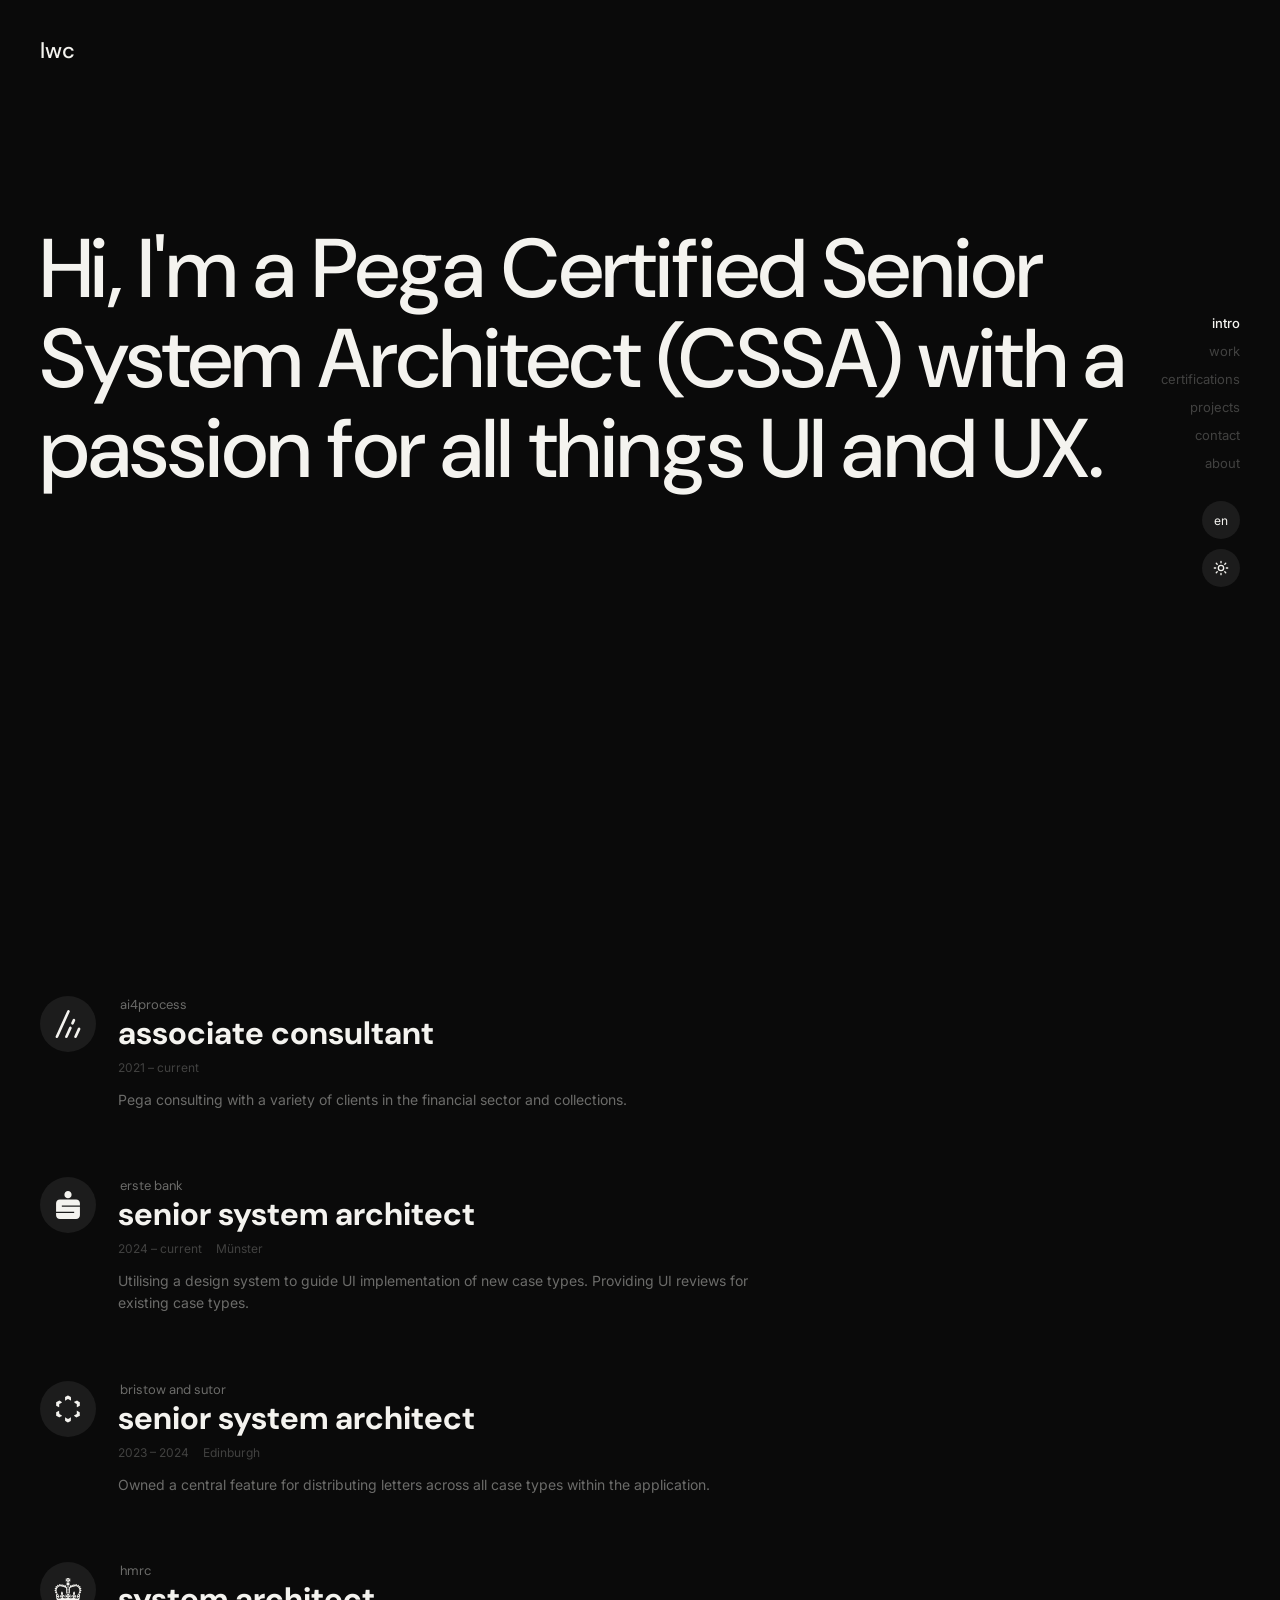
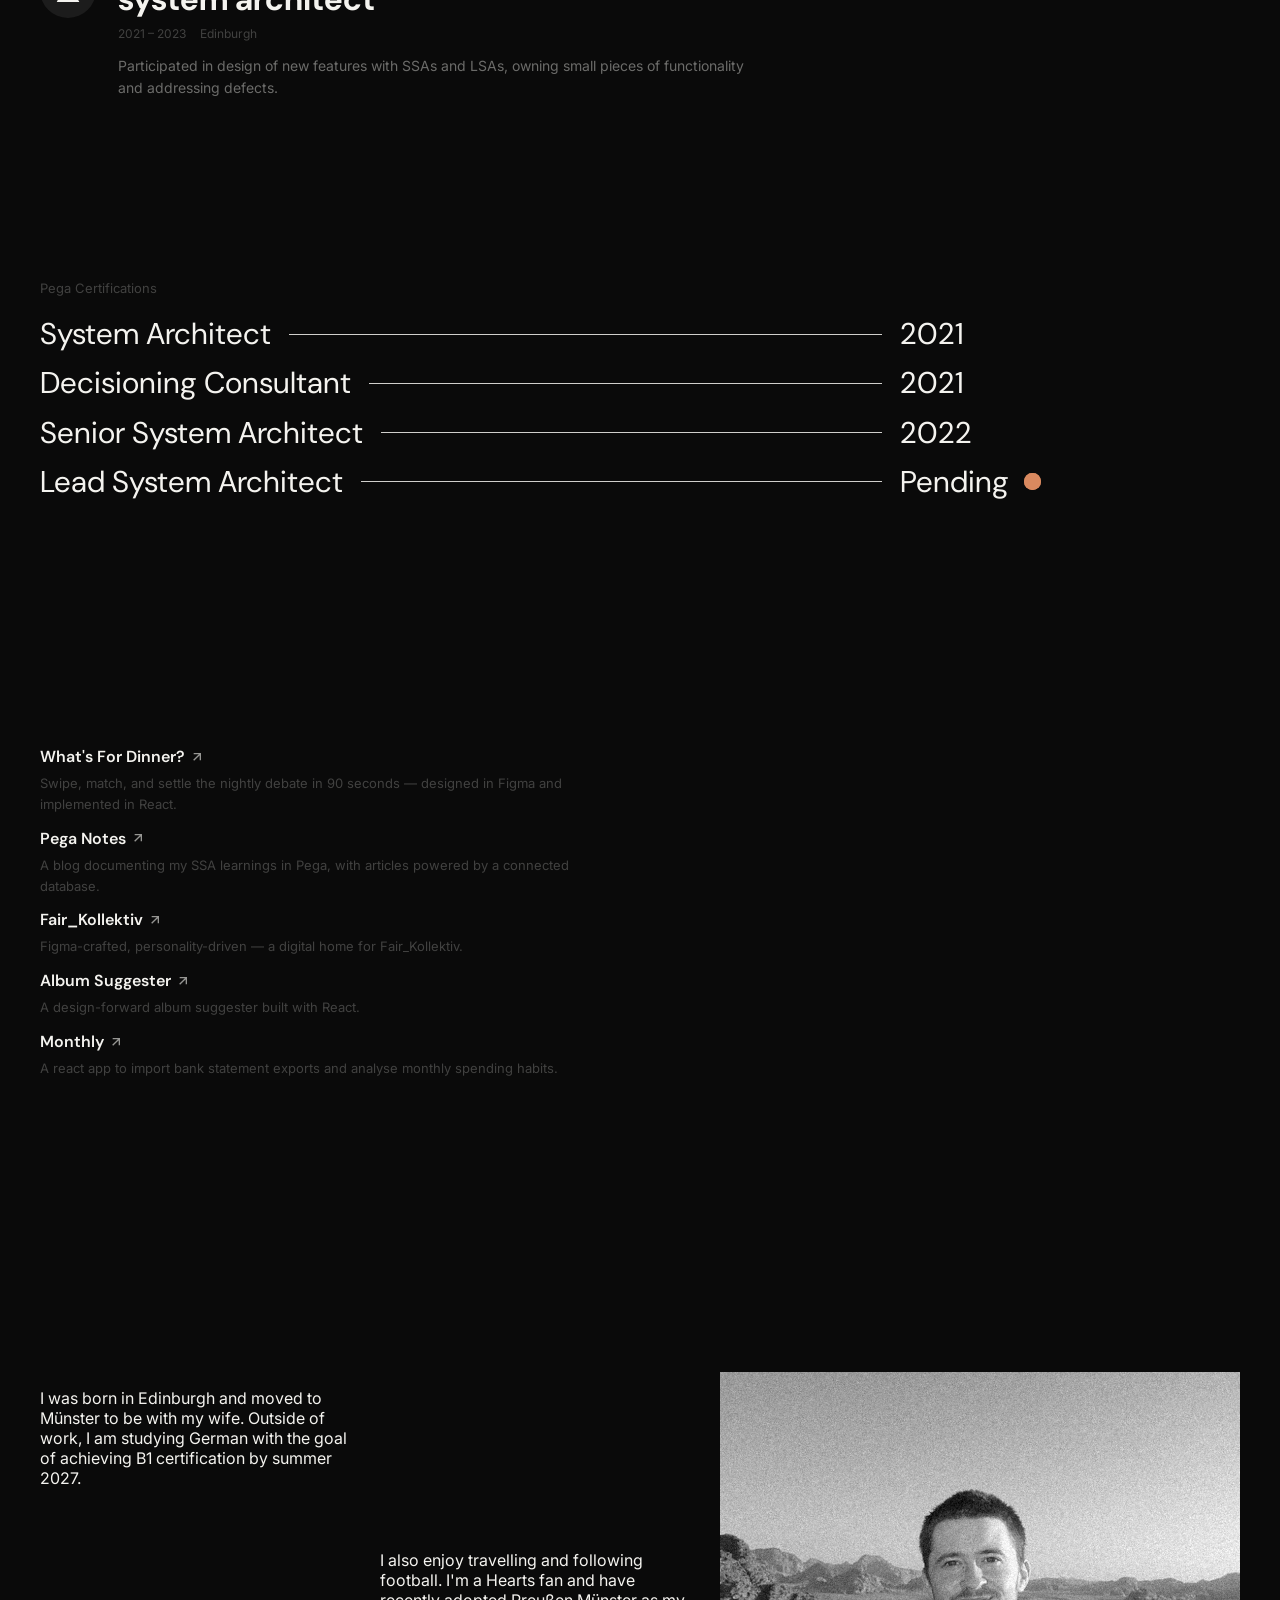
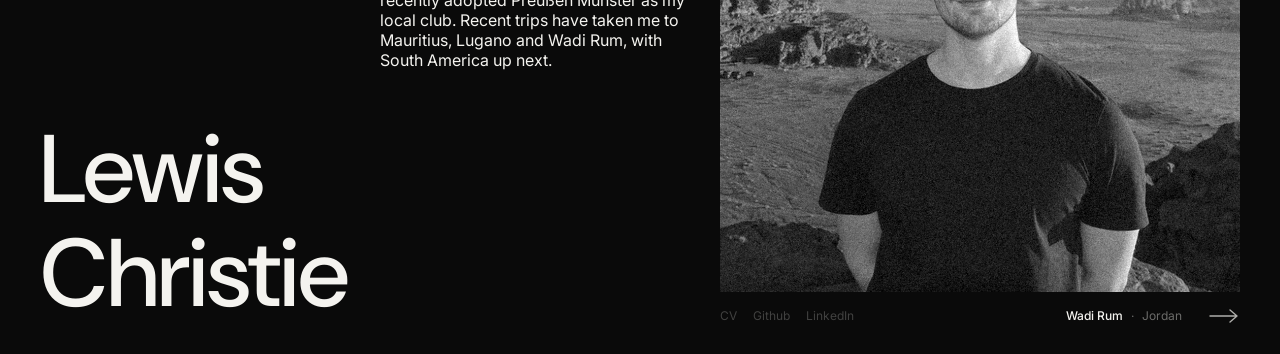
==== commit 664ac38f: "Move photo location beside the gallery arrow and show country names The location label now sits in t" ====
--- a/index.html
+++ b/index.html
@@ -200,17 +200,16 @@
     </h2>
     <!-- Colour-reveal gallery: one .reveal per photo, black-and-white first, colour second -->
     <div class="photo gallery">
-      <div class="photo-loc" aria-live="polite"><span class="photo-place">Wadi Rum</span><span class="photo-coord">29.6° N, 35.4° E</span></div>
       <div class="gallery-stage">
-        <div class="reveal is-active" data-place="Wadi Rum" data-coord="29.6° N, 35.4° E">
+        <div class="reveal is-active" data-place="Wadi Rum" data-country="Jordan">
           <img src="assets/reveal-1-bw.jpg" alt="Lewis Christie in the Wadi Rum desert, Jordan" decoding="async">
           <img class="reveal-colour" src="assets/reveal-1-colour.jpg" alt="" decoding="async">
         </div>
-        <div class="reveal" aria-hidden="true" data-place="Lugano" data-coord="46.0° N, 8.9° E">
+        <div class="reveal" aria-hidden="true" data-place="Lugano" data-country="Switzerland">
           <img src="assets/reveal-2-bw.jpg" alt="Lewis Christie standing on a mountain ridge near Lugano" decoding="async">
           <img class="reveal-colour" src="assets/reveal-2-colour.jpg" alt="" decoding="async">
         </div>
-        <div class="reveal" aria-hidden="true" data-place="Mauritius" data-coord="20.2° S, 57.5° E">
+        <div class="reveal" aria-hidden="true" data-place="Mauritius" data-country="Mauritius">
           <img src="assets/reveal-3-bw.jpg" alt="Lewis Christie at a viewpoint in Mauritius" decoding="async">
           <img class="reveal-colour" src="assets/reveal-3-colour.jpg" alt="" decoding="async">
         </div>
@@ -221,9 +220,12 @@
           <a href="https://github.com/Vanilla487" target="_blank" rel="noopener">Github</a>
           <a href="...">LinkedIn</a>
         </nav>
-        <button type="button" class="gallery-next" aria-label="Next photo">
-          <svg viewBox="0 0 32 16" fill="none" stroke="currentColor" stroke-width="1.4" stroke-linecap="round" stroke-linejoin="round" aria-hidden="true"><path d="M2 8h27M22 2l7 6-7 6"/></svg>
-        </button>
+        <div class="gallery-controls">
+          <div class="photo-loc" aria-live="polite"><span class="photo-place">Wadi Rum</span><span class="photo-country">Jordan</span></div>
+          <button type="button" class="gallery-next" aria-label="Next photo">
+            <svg viewBox="0 0 32 16" fill="none" stroke="currentColor" stroke-width="1.4" stroke-linecap="round" stroke-linejoin="round" aria-hidden="true"><path d="M2 8h27M22 2l7 6-7 6"/></svg>
+          </button>
+        </div>
       </div>
     </div>
     
@@ -337,15 +339,54 @@
   // Scrollspy for nav
   const navLinks = document.querySelectorAll('#primaryNav a');
   const sections = Array.from(navLinks).map(l => document.querySelector(l.getAttribute('href')));
-  const spy = new IntersectionObserver((entries) => {
-    entries.forEach(entry => {
-      if(entry.isIntersecting){
-        const id = '#' + entry.target.id;
-        navLinks.forEach(l => l.classList.toggle('active', l.getAttribute('href') === id));
+  function setActive(id){
+    navLinks.forEach(l => l.classList.toggle('active', l.getAttribute('href') === id));
+  }
+
+  // Active section = the last one whose top has scrolled past a "reading line"
+  // ~30% down the viewport. At the very bottom of the page, the last section wins
+  // (short trailing sections can never reach the line).
+  let navLock = false;   // true while a menu click is smooth-scrolling
+  let lockTimer;
+  function updateSpy(){
+    if(navLock) return;
+    const line = window.innerHeight * 0.3;
+    const atBottom = window.innerHeight + window.scrollY >= document.documentElement.scrollHeight - 2;
+    let current = sections[0];
+    if(atBottom){
+      current = sections[sections.length - 1];
+    } else {
+      for(const s of sections){
+        if(s && s.getBoundingClientRect().top <= line) current = s;
       }
-    });
-  }, { rootMargin: '-45% 0px -45% 0px', threshold: 0 });
-  sections.forEach(s => s && spy.observe(s));
+    }
+    if(current) setActive('#' + current.id);
+  }
+
+  let spyTicking = false;
+  window.addEventListener('scroll', () => {
+    if(navLock){
+      // keep the clicked item highlighted until the smooth scroll settles
+      clearTimeout(lockTimer);
+      lockTimer = setTimeout(() => { navLock = false; }, 150);
+      return;
+    }
+    if(spyTicking) return;
+    spyTicking = true;
+    requestAnimationFrame(() => { updateSpy(); spyTicking = false; });
+  }, { passive: true });
+  window.addEventListener('resize', updateSpy);
+
+  // Clicking a menu item highlights it straight away, even if the section
+  // can't scroll all the way to the top (e.g. contact near the page end).
+  navLinks.forEach(l => l.addEventListener('click', () => {
+    setActive(l.getAttribute('href'));
+    navLock = true;
+    clearTimeout(lockTimer);
+    lockTimer = setTimeout(() => { navLock = false; }, 1000); // fallback if no scroll happens
+  }));
+
+  updateSpy();
 
   // Colour reveal: a circle of colour follows the pointer. While the pointer rests,
   // the circle keeps growing smoothly until the whole photo is in colour.
@@ -424,7 +465,7 @@
   document.querySelectorAll('.gallery').forEach(function (g) {
     var slides = g.querySelectorAll('.reveal');
     var place = g.querySelector('.photo-place');
-    var coord = g.querySelector('.photo-coord');
+    var country = g.querySelector('.photo-country');
     var i = 0;
     g.querySelector('.gallery-next').addEventListener('click', function () {
       slides[i].classList.remove('is-active');
@@ -433,7 +474,11 @@
       slides[i].classList.add('is-active');
       slides[i].removeAttribute('aria-hidden');
       if (place) place.textContent = slides[i].dataset.place || '';
-      if (coord) coord.textContent = slides[i].dataset.coord || '';
+      if (country) {
+        // Skip the country when it would just repeat the place (e.g. Mauritius)
+        var c = slides[i].dataset.country || '';
+        country.textContent = c === slides[i].dataset.place ? '' : c;
+      }
     });
   });
 </script>
--- a/main.css
+++ b/main.css
@@ -369,12 +369,8 @@
   position: relative;
 }
 
-/* Location label, just above the photo's top-left corner; updates with the gallery */
+/* Location label, in the bottom row beside the arrow; updates with the gallery */
 .photo-loc{
-  position: absolute;
-  bottom: 100%;
-  left: 0;
-  padding-bottom: 10px;
   display: flex;
   gap: 8px;
   font-size: 12px;
@@ -382,7 +378,7 @@
   color: var(--text-dim);
 }
 .photo-place{ color: var(--text); font-weight: 500; }
-.photo-coord::before{ content: "·"; margin-right: 8px; }
+.photo-country:not(:empty)::before{ content: "·"; margin-right: 8px; }
 
 /* ---- Colour-reveal gallery (about section) ---- */
 .gallery-stage{
@@ -428,6 +424,11 @@
   align-items: center;
   margin-top: 10px;
 }
+.gallery-controls{
+  display: flex;
+  align-items: center;
+  gap: 14px;
+}
 .links-row{
   display: flex;
   gap: 16px;
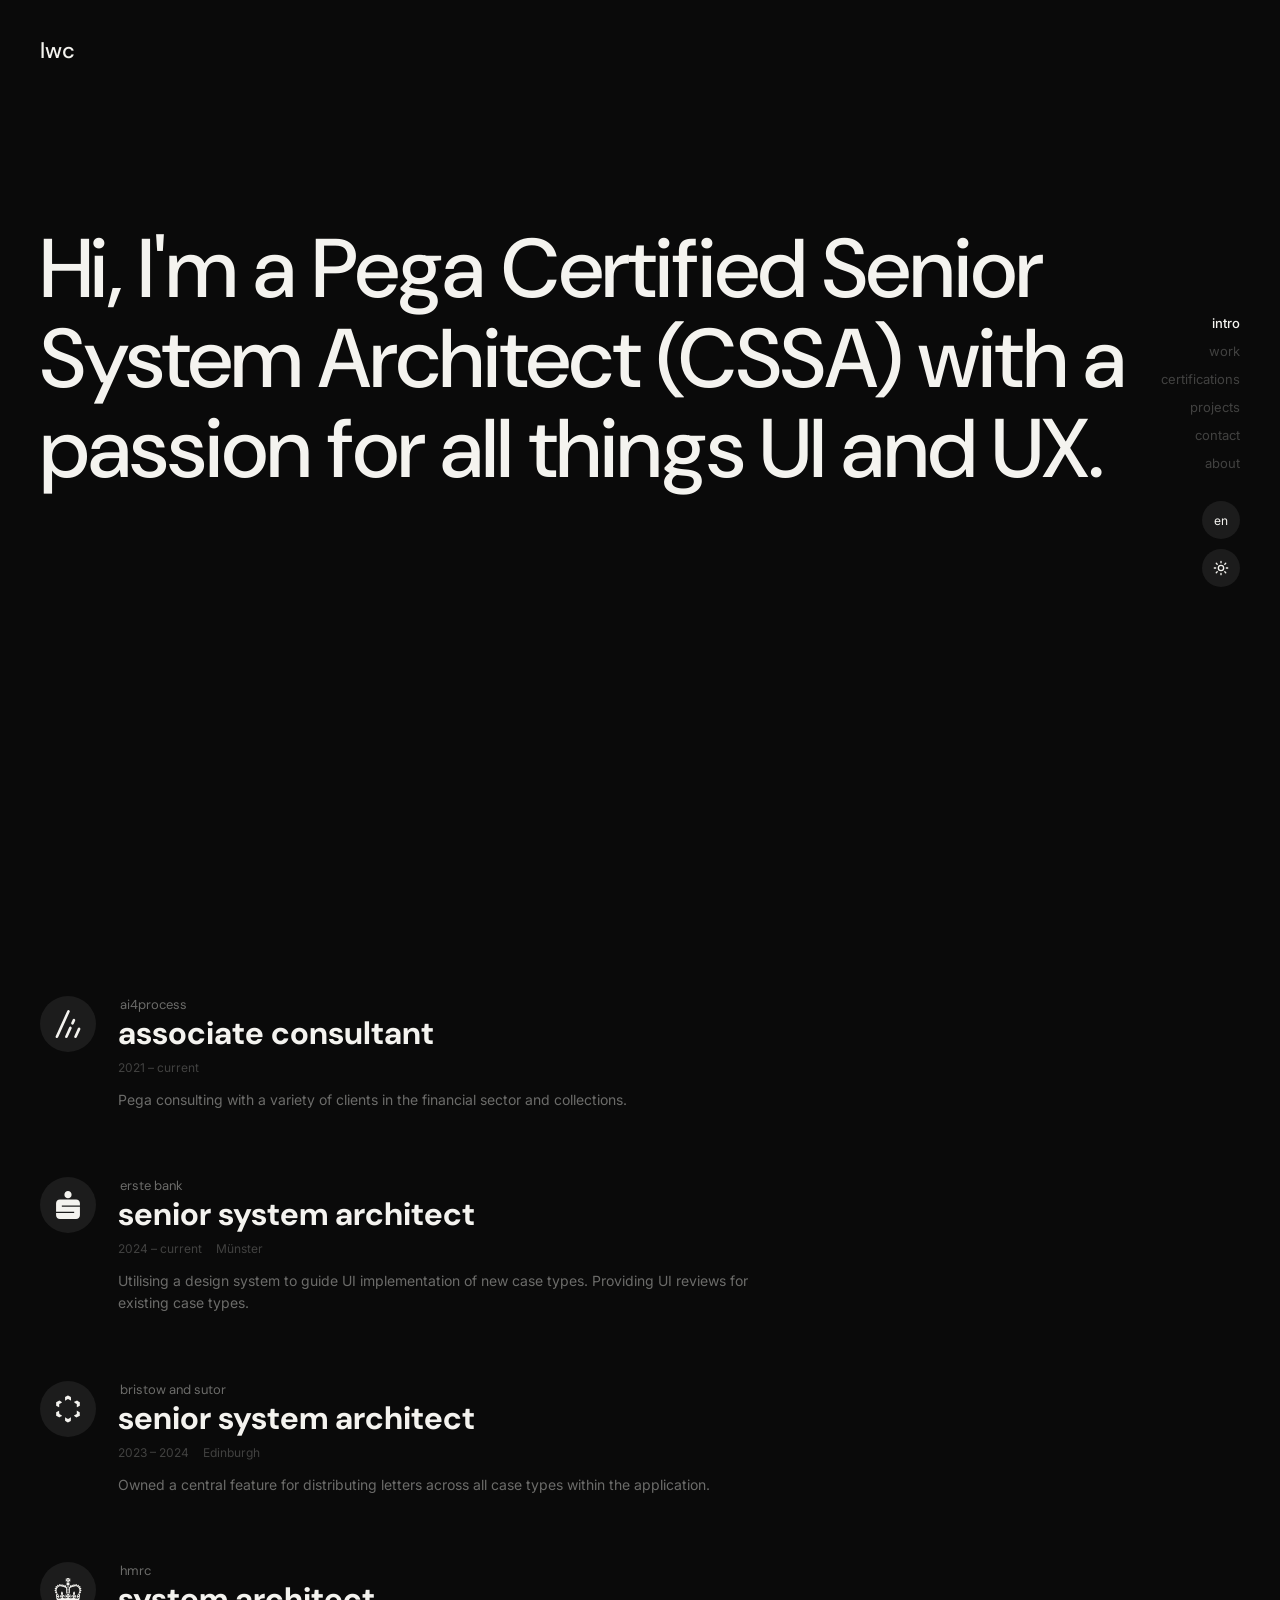
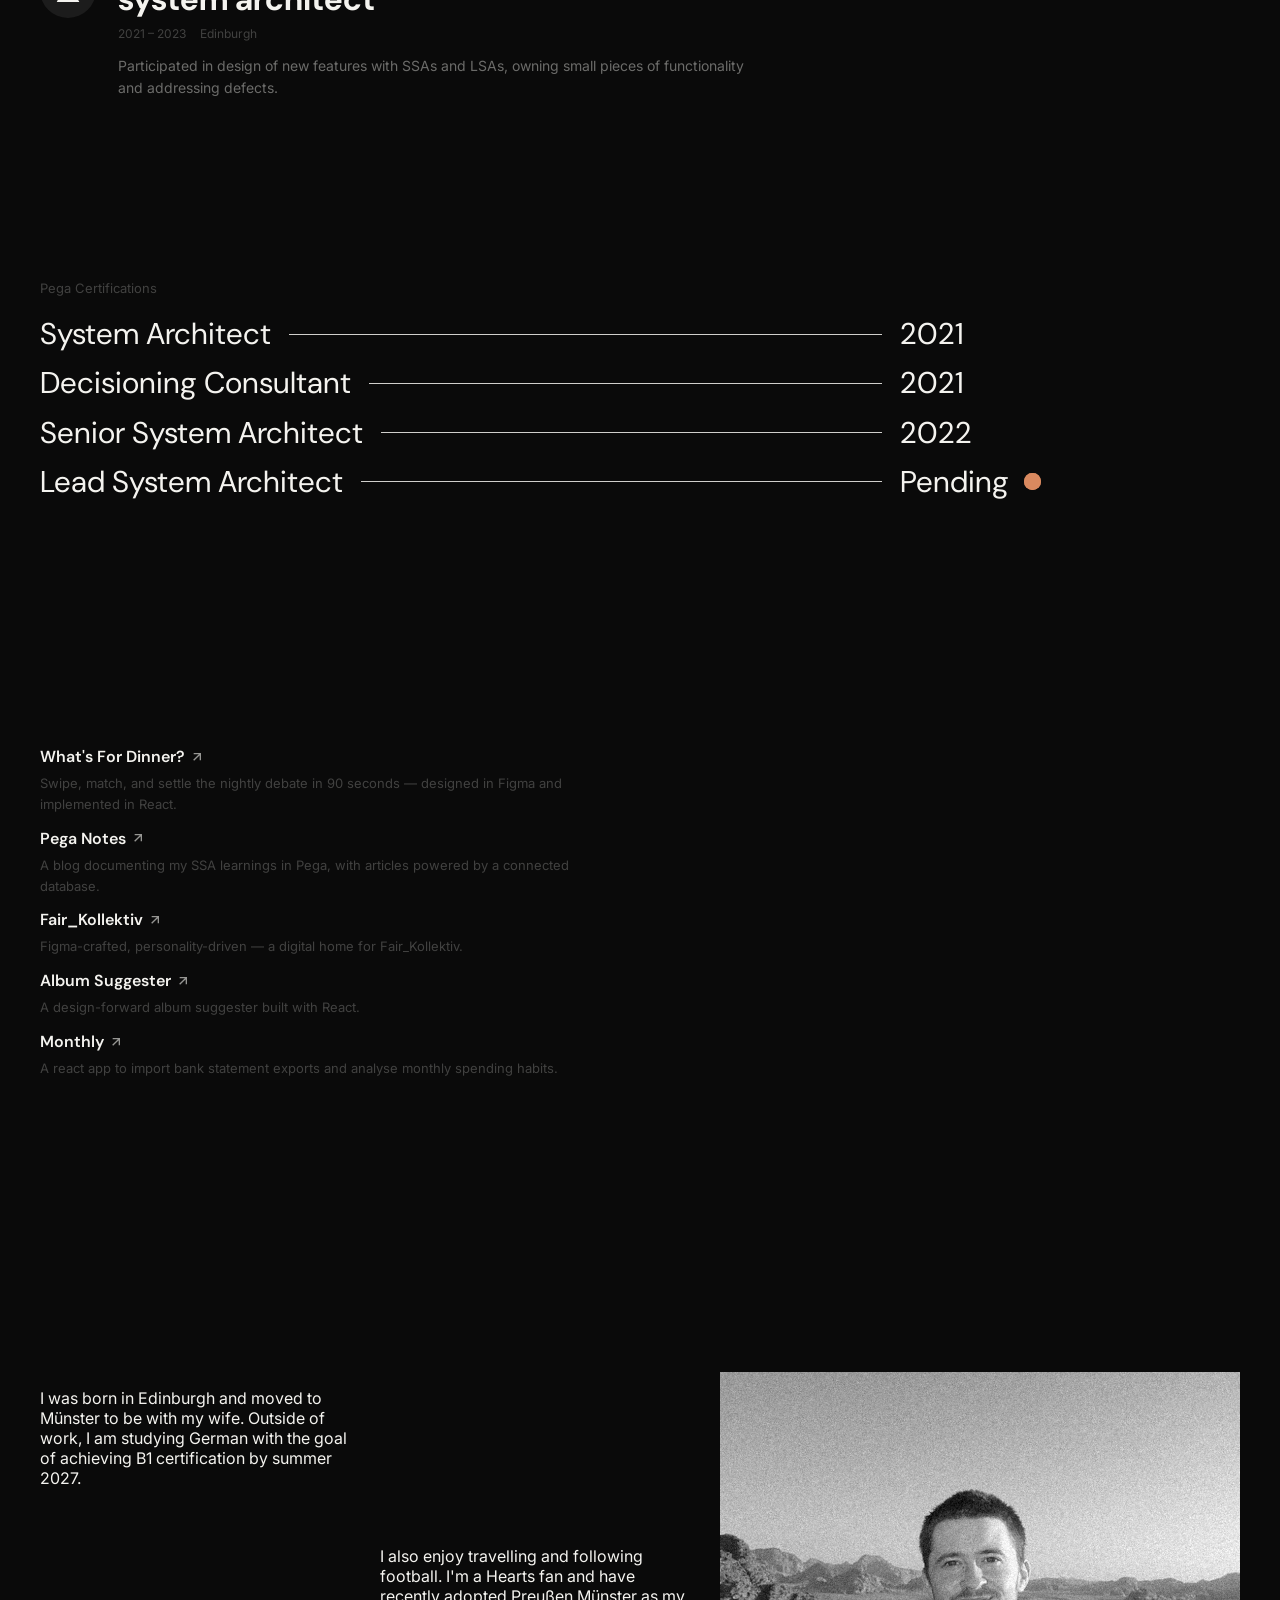
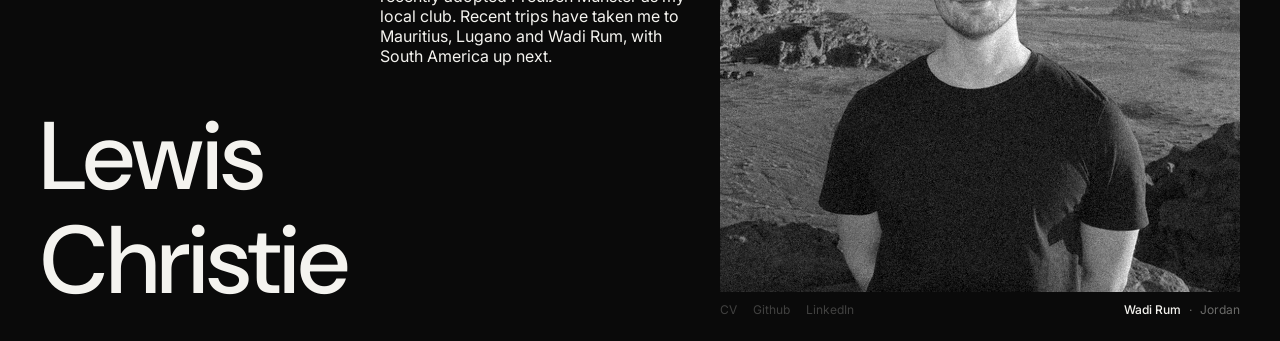
==== commit 57107da4: "Replace gallery arrow with autoplay and click-to-advance; translate locations - Remove the next-phot" ====
--- a/index.html
+++ b/index.html
@@ -200,12 +200,12 @@
     </h2>
     <!-- Colour-reveal gallery: one .reveal per photo, black-and-white first, colour second -->
     <div class="photo gallery">
-      <div class="gallery-stage">
-        <div class="reveal is-active" data-place="Wadi Rum" data-country="Jordan">
+      <div class="gallery-stage" role="button" tabindex="0" aria-label="Next photo">
+        <div class="reveal is-active" data-place="Wadi Rum" data-country="Jordan" data-country-de="Jordanien">
           <img src="assets/reveal-1-bw.jpg" alt="Lewis Christie in the Wadi Rum desert, Jordan" decoding="async">
           <img class="reveal-colour" src="assets/reveal-1-colour.jpg" alt="" decoding="async">
         </div>
-        <div class="reveal" aria-hidden="true" data-place="Lugano" data-country="Switzerland">
+        <div class="reveal" aria-hidden="true" data-place="Lugano" data-country="Switzerland" data-country-de="Schweiz">
           <img src="assets/reveal-2-bw.jpg" alt="Lewis Christie standing on a mountain ridge near Lugano" decoding="async">
           <img class="reveal-colour" src="assets/reveal-2-colour.jpg" alt="" decoding="async">
         </div>
@@ -220,12 +220,7 @@
           <a href="https://github.com/Vanilla487" target="_blank" rel="noopener">Github</a>
           <a href="...">LinkedIn</a>
         </nav>
-        <div class="gallery-controls">
-          <div class="photo-loc" aria-live="polite"><span class="photo-place">Wadi Rum</span><span class="photo-country">Jordan</span></div>
-          <button type="button" class="gallery-next" aria-label="Next photo">
-            <svg viewBox="0 0 32 16" fill="none" stroke="currentColor" stroke-width="1.4" stroke-linecap="round" stroke-linejoin="round" aria-hidden="true"><path d="M2 8h27M22 2l7 6-7 6"/></svg>
-          </button>
-        </div>
+        <div class="photo-loc" aria-live="polite"><span class="photo-place">Wadi Rum</span><span class="photo-country">Jordan</span></div>
       </div>
     </div>
     
@@ -329,6 +324,7 @@
       }
     });
     localStorage.setItem('lwc-lang', lang);
+    document.dispatchEvent(new Event('langchange'));
   }
   applyLang(currentLang);
   langBtn.addEventListener('click', () => {
@@ -461,25 +457,55 @@
     el.addEventListener('pointerleave', function () { hovered = false; kick(); });
   });
 
-  // Gallery: the arrow moves to the next photo with a crossfade, looping back to the first.
+  // Gallery: photos crossfade on a timer, or straight away when the photo is clicked.
+  // The timer pauses while the pointer is over the photo (so the colour reveal isn't
+  // cut short), while the tab is hidden, and is off for prefers-reduced-motion users.
   document.querySelectorAll('.gallery').forEach(function (g) {
+    var INTERVAL = 6000;
+    var stage = g.querySelector('.gallery-stage');
     var slides = g.querySelectorAll('.reveal');
     var place = g.querySelector('.photo-place');
     var country = g.querySelector('.photo-country');
-    var i = 0;
-    g.querySelector('.gallery-next').addEventListener('click', function () {
+    var autoplay = !window.matchMedia('(prefers-reduced-motion: reduce)').matches;
+    var i = 0, timer = null, hovering = false;
+
+    function label() {
+      var d = slides[i].dataset;
+      var de = document.documentElement.lang === 'de';
+      var c = (de && d.countryDe) || d.country || '';
+      place.textContent = d.place || '';
+      country.textContent = c === d.place ? '' : c;  // e.g. Mauritius isn't shown twice
+      stage.setAttribute('aria-label', de ? 'Nächstes Foto' : 'Next photo');
+    }
+    function next() {
       slides[i].classList.remove('is-active');
       slides[i].setAttribute('aria-hidden', 'true');
       i = (i + 1) % slides.length;
       slides[i].classList.add('is-active');
       slides[i].removeAttribute('aria-hidden');
-      if (place) place.textContent = slides[i].dataset.place || '';
-      if (country) {
-        // Skip the country when it would just repeat the place (e.g. Mauritius)
-        var c = slides[i].dataset.country || '';
-        country.textContent = c === slides[i].dataset.place ? '' : c;
+      label();
+    }
+    function stop() { clearTimeout(timer); timer = null; }
+    function start() {
+      stop();
+      if (autoplay && !hovering && !document.hidden) {
+        timer = setTimeout(function () { next(); start(); }, INTERVAL);
       }
+    }
+
+    stage.addEventListener('click', function () { next(); start(); });
+    stage.addEventListener('keydown', function (e) {
+      if (e.key === 'Enter' || e.key === ' ') { e.preventDefault(); next(); start(); }
     });
+    stage.addEventListener('pointerenter', function (e) {
+      if (e.pointerType === 'mouse') { hovering = true; stop(); }
+    });
+    stage.addEventListener('pointerleave', function () { hovering = false; start(); });
+    document.addEventListener('visibilitychange', start);
+    document.addEventListener('langchange', label);
+
+    label();
+    start();
   });
 </script>
 
--- a/main.css
+++ b/main.css
@@ -424,11 +424,6 @@
   align-items: center;
   margin-top: 10px;
 }
-.gallery-controls{
-  display: flex;
-  align-items: center;
-  gap: 14px;
-}
 .links-row{
   display: flex;
   gap: 16px;
@@ -437,18 +432,7 @@
 }
 .links-row a{ text-decoration: none; transition: color 0.2s ease; }
 .links-row a:hover{ color: var(--text); }
-.gallery-nav button{
-  padding: 6px 0 6px 12px;
-  border: 0;
-  background: transparent;
-  color: var(--text);
-  cursor: pointer;
-  transition: transform 0.25s ease, opacity 0.25s ease;
-  opacity: 0.7;
-}
-.gallery-nav button:hover{ opacity: 1; transform: translateX(4px); }
-.gallery-nav button:focus-visible{ outline: 2px solid var(--focus); outline-offset: 2px; }
-.gallery-nav svg{ width: 32px; height: 16px; display: block; }
+.gallery-stage:focus-visible{ outline: 2px solid var(--focus); outline-offset: 3px; }
 
 .para-one{
   grid-column: 1/2;
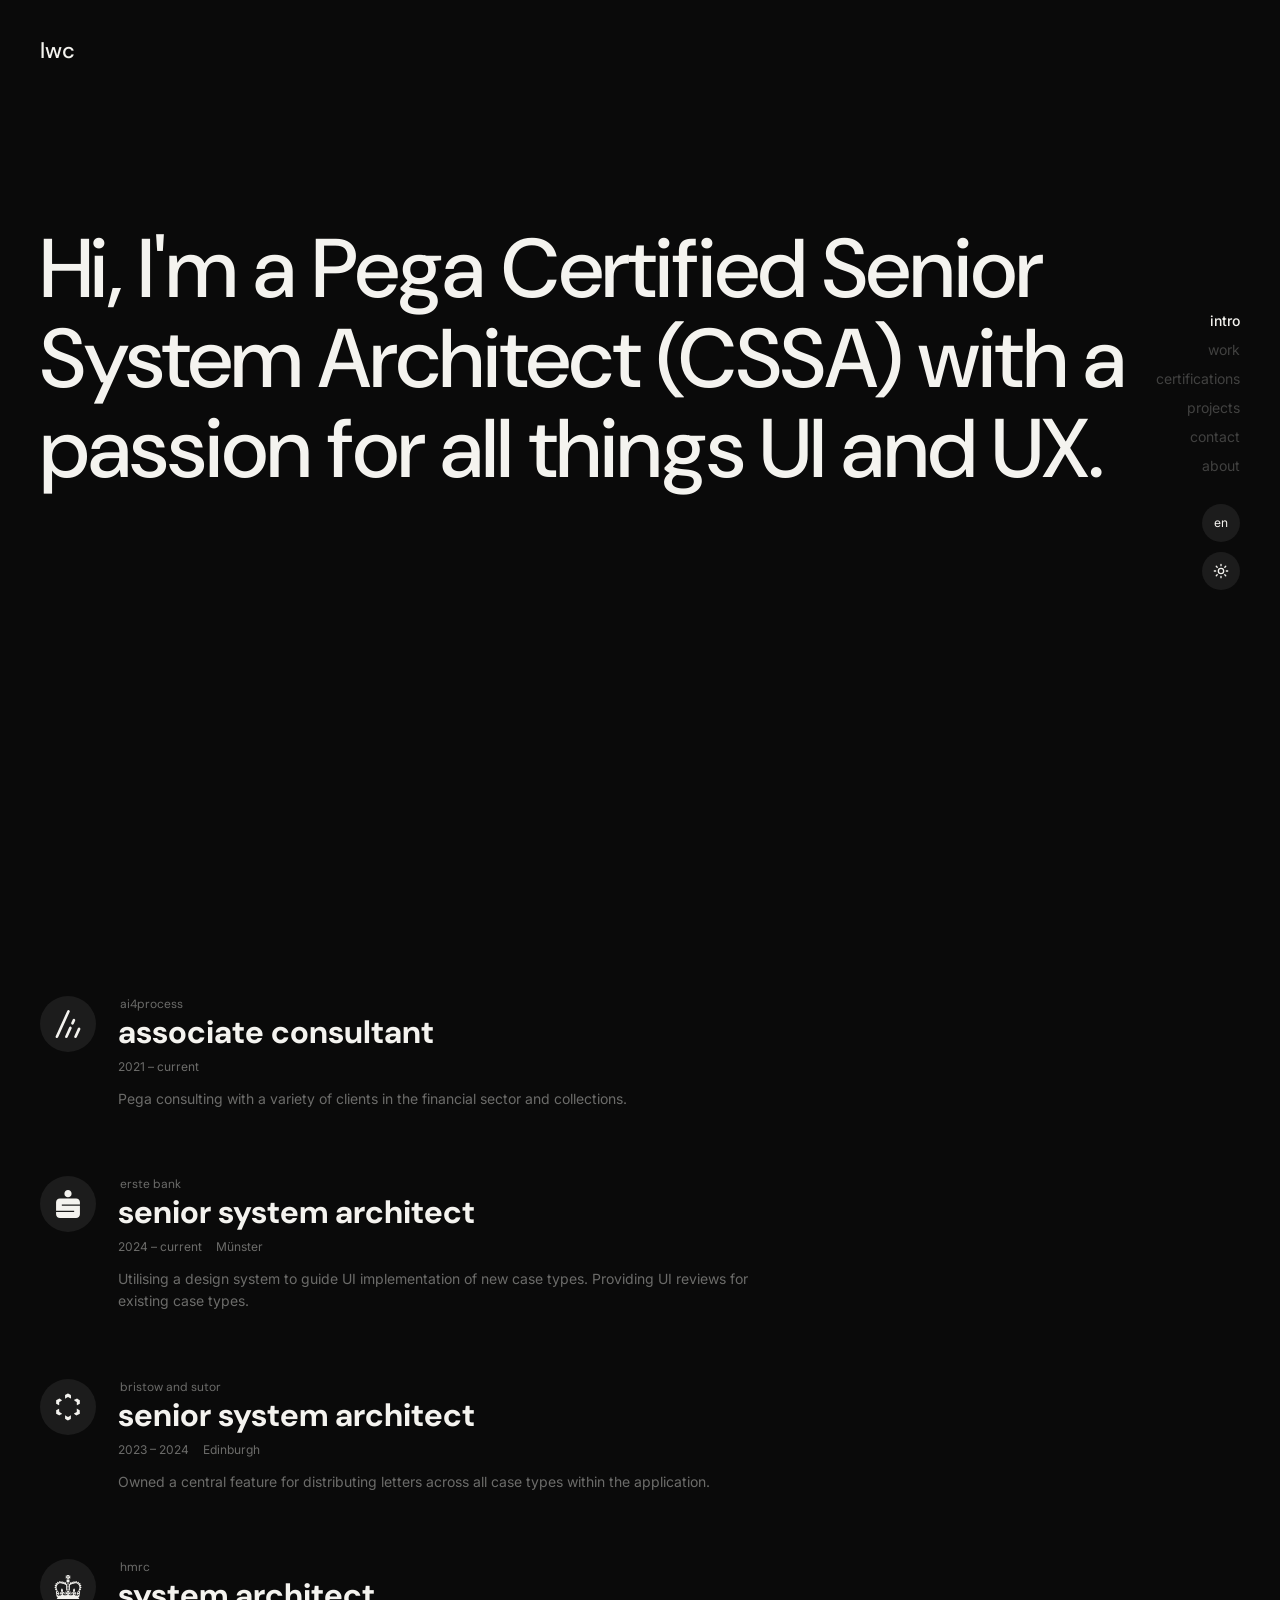
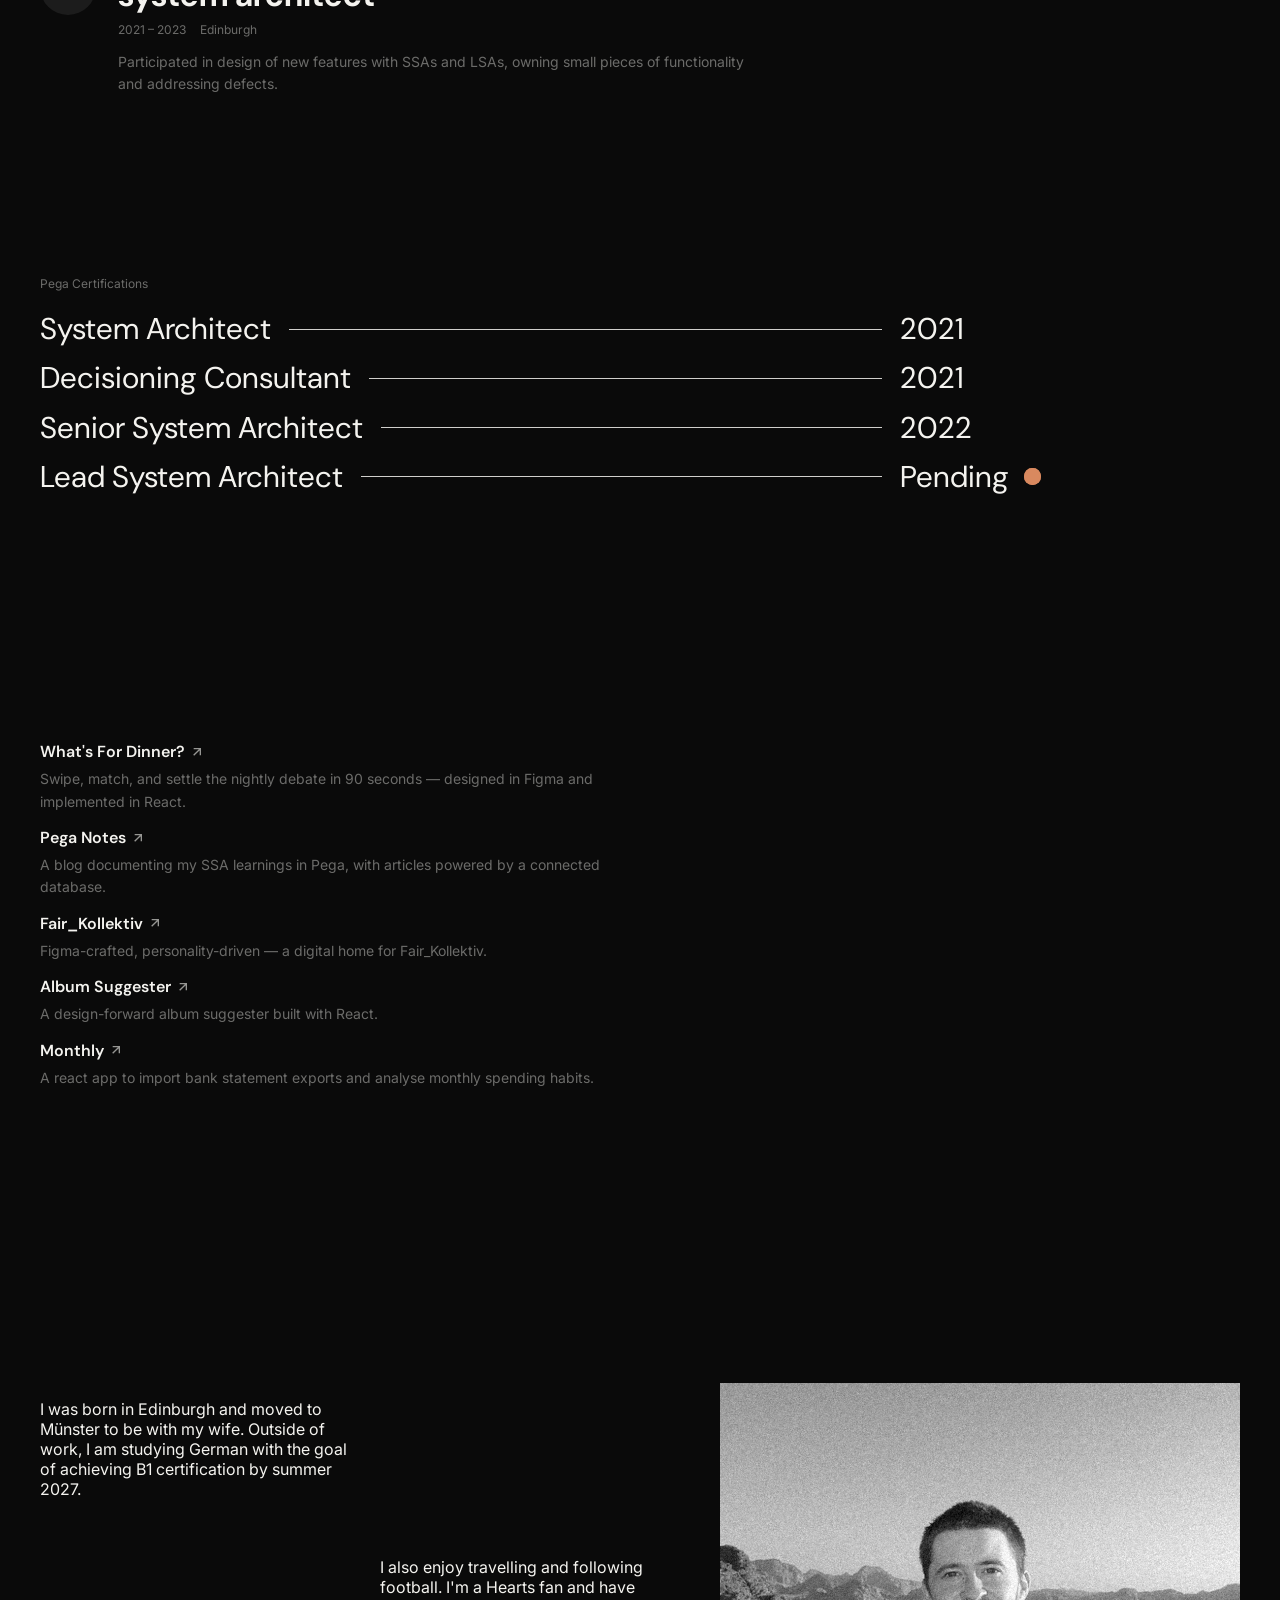
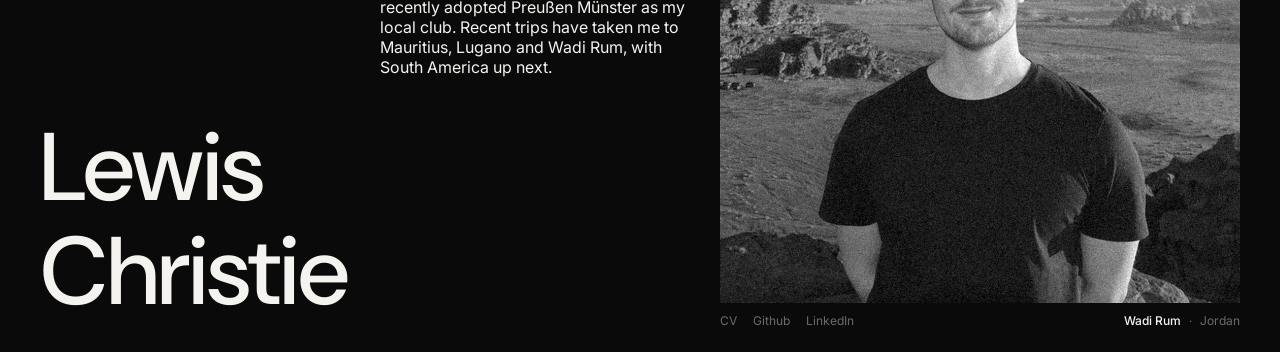
==== commit 973fe261: "Consolidate text greys and sizes, tidy fonts and dead CSS, fix About on phones - Readable secondary " ====
--- a/index.html
+++ b/index.html
@@ -6,10 +6,8 @@
 <title>lwc — Lewis William Christie</title>
 <link rel="stylesheet" type="text/css" href="./main.css">
 <link rel="preconnect" href="https://fonts.googleapis.com">
-<link href="https://fonts.googleapis.com/css2?family=Baloo+2:wght@500;600;700;800&family=Inter:wght@400;500;600&display=swap" rel="stylesheet">
-<style>
-  
-</style>
+<link rel="preconnect" href="https://fonts.gstatic.com" crossorigin>
+<link href="https://fonts.googleapis.com/css2?family=DM+Sans:wght@400;500;600;700;800&family=Inter:wght@400;500;600&display=swap" rel="stylesheet">
 </head>
 <body>
 
@@ -182,8 +180,8 @@
           <p class="project-desc" data-i18n="projects.album.desc">A design-forward album suggester built with React.</p>
         </div>
                 <div class="project-item">
-          <a href="#" class="project-name" data-i18n="projects.album.name">Monthly <svg viewBox="0 0 24 24" fill="none" stroke="currentColor" stroke-width="2"><path d="M7 17L17 7M7 7h10v10"/></svg></a>
-          <p class="project-desc" data-i18n="projects.album.desc">A react app to import bank statement exports and analyse monthly spending habits.</p>
+          <a href="#" class="project-name" data-i18n="projects.monthly.name">Monthly <svg viewBox="0 0 24 24" fill="none" stroke="currentColor" stroke-width="2"><path d="M7 17L17 7M7 7h10v10"/></svg></a>
+          <p class="project-desc" data-i18n="projects.monthly.desc">A react app to import bank statement exports and analyse monthly spending habits.</p>
         </div>
       </div>
     </div>
@@ -209,8 +207,8 @@
           <img src="assets/reveal-2-bw.jpg" alt="Lewis Christie standing on a mountain ridge near Lugano" decoding="async">
           <img class="reveal-colour" src="assets/reveal-2-colour.jpg" alt="" decoding="async">
         </div>
-        <div class="reveal" aria-hidden="true" data-place="Mauritius" data-country="Mauritius">
-          <img src="assets/reveal-3-bw.jpg" alt="Lewis Christie at a viewpoint in Mauritius" decoding="async">
+        <div class="reveal" aria-hidden="true" data-place="Black River Gorges National Park" data-place-de="Black-River-Gorges-Nationalpark" data-country="Mauritius">
+          <img src="assets/reveal-3-bw.jpg" alt="Lewis Christie at a viewpoint in Black River Gorges National Park, Mauritius" decoding="async">
           <img class="reveal-colour" src="assets/reveal-3-colour.jpg" alt="" decoding="async">
         </div>
       </div>
@@ -473,7 +471,7 @@
       var d = slides[i].dataset;
       var de = document.documentElement.lang === 'de';
       var c = (de && d.countryDe) || d.country || '';
-      place.textContent = d.place || '';
+      place.textContent = (de && d.placeDe) || d.place || '';
       country.textContent = c === d.place ? '' : c;  // e.g. Mauritius isn't shown twice
       stage.setAttribute('aria-label', de ? 'Nächstes Foto' : 'Next photo');
     }
--- a/main.css
+++ b/main.css
@@ -1,344 +1,345 @@
-
-@import url('https://fonts.googleapis.com/css2?family=DM+Sans:wght@400;500;600;700;800&display=swap');
-
-:root{
-    --bg: #0a0a0a;
-    --surface: #161616;
-    --text: #f4f3ef;
-    --text-dim: rgba(244,243,239,0.42);
-    --text-dimmer: rgba(244,243,239,0.24);
-    --rule: rgba(244,243,239,0.10);
-    --pill: #1c1c1c;
-    --pill-hover: #262626;
-    --accent: #e4e0d6;
-    --focus: #d9895f;
-  }
-  html[data-theme="light"]{
-    --bg: #f6f4ef;
-    --surface: #ffffff;
-    --text: #171614;
-    --text-dim: rgba(23,22,20,0.5);
-    --text-dimmer: rgba(23,22,20,0.32);
-    --rule: rgba(23,22,20,0.10);
-    --pill: #ece9e1;
-    --pill-hover: #e0dcd1;
-    --accent: #171614;
-    --focus: #b5592f;
-  }
-
-  *{box-sizing:border-box;}
-  html{scroll-behavior:smooth;}
-  body{
-    margin:0;
-    background:var(--bg);
-    color:var(--text);
-    font-family:'Inter', sans-serif;
-    transition:background .35s ease, color .35s ease;
-    -webkit-font-smoothing:antialiased;
-  }
-  ::selection{ background:var(--focus); color:#fff; }
-  a{ color:inherit; }
-  :focus-visible{ outline:2px solid var(--focus); outline-offset:3px; border-radius:4px; }
-
-  h1,h2,h3,.display{
-    font-family:'DM Sans', sans-serif;
-    font-weight:500;
-    letter-spacing:-0.01em;
-    margin:0;
-  }
-
-  .wrap{
-    max-width:1400px;
-    margin:0 auto;
-    padding:0 40px;
-  }
-
-  /* ---------- Top bar ---------- */
-  .topbar{
-    position:fixed;
-    top:0; left:0; right:0;
-    z-index:50;
-    display:flex;
-    justify-content:space-between;
-    align-items:flex-start;
-    padding:36px 40px;
-    pointer-events:none;
-  }
-  .logo{
-    font-family:'DM Sans', sans-serif;
-    font-weight:500;
-    font-size:22px;
-    pointer-events:auto;
-  }
-  .top-right{
-    display:flex;
-    flex-direction:column;
-    align-items:flex-end;
-    gap:22px;
-    pointer-events:auto;
-  }
-  .side-nav{
-  position:fixed;
-  top:50%;
-  right:40px;
-  transform:translateY(-50%);
-  z-index:50;
-  display:flex;
-  flex-direction:column;
-  align-items:flex-end;
-  gap:28px; /* space between nav links and the toggle group below */
-}
-
-.side-nav nav.primary-nav{
-  display:flex;
-  flex-direction:column;
-  align-items:flex-end;
-  gap:8px;
-}
-
-.side-nav .toggles{
-  display:flex;
-  gap:10px;
+:root {
+  --bg: #0a0a0a;
+  --text: #f4f3ef;
+  --text-dim: rgba(244, 243, 239, 0.42);
+  --text-dimmer: rgba(244, 243, 239, 0.24);
+  --pill: #1c1c1c;
+  --pill-hover: #262626;
+  --focus: #d9895f;
+}
+html[data-theme="light"] {
+  --bg: #f6f4ef;
+  --text: #171614;
+  --text-dim: rgba(23, 22, 20, 0.5);
+  --text-dimmer: rgba(23, 22, 20, 0.32);
+  --pill: #ece9e1;
+  --pill-hover: #e0dcd1;
+  --focus: #b5592f;
+}
+
+* {
+  box-sizing: border-box;
+}
+html {
+  scroll-behavior: smooth;
+}
+body {
+  margin: 0;
+  background: var(--bg);
+  color: var(--text);
+  font-family: "Inter", sans-serif;
+  transition:
+    background 0.35s ease,
+    color 0.35s ease;
+  -webkit-font-smoothing: antialiased;
+}
+::selection {
+  background: var(--focus);
+  color: #fff;
+}
+a {
+  color: inherit;
+}
+:focus-visible {
+  outline: 2px solid var(--focus);
+  outline-offset: 3px;
+  border-radius: 4px;
+}
+
+h1,
+h2,
+h3,
+.display {
+  font-family: "DM Sans", sans-serif;
+  font-weight: 500;
+  letter-spacing: -0.01em;
+  margin: 0;
+}
+
+.wrap {
+  max-width: 1400px;
+  margin: 0 auto;
+  padding: 0 40px;
+}
+
+/* ---------- Top bar ---------- */
+.topbar {
+  position: fixed;
+  top: 0;
+  left: 0;
+  right: 0;
+  z-index: 50;
+  display: flex;
+  justify-content: space-between;
+  align-items: flex-start;
+  padding: 36px 40px;
+  pointer-events: none;
+}
+.logo {
+  font-family: "DM Sans", sans-serif;
+  font-weight: 500;
+  font-size: 22px;
+  pointer-events: auto;
+}
+.side-nav {
+  position: fixed;
+  top: 50%;
+  right: 40px;
+  transform: translateY(-50%);
+  z-index: 50;
+  display: flex;
   flex-direction: column;
-}
-
-
- .side-nav nav.primary-nav a{
-    text-decoration:none;
-    font-size:13px;
-    color:var(--text-dimmer);
-    transition:color .2s ease;
-    padding:2px 0;
-  }
-  .side-nav nav.primary-nav a:hover{ color:var(--text-dim); }
-  .side-nav nav.primary-nav a.active{ color:var(--text); font-weight:500; }
-  
-  
-
-  .pill-btn{
-    width:38px; height:38px;
-    border-radius:50%;
-    border:none;
-    background:var(--pill);
-    color:var(--text);
-    font-family:'Inter', sans-serif;
-    font-size:12px;
-    display:flex; align-items:center; justify-content:center;
-    cursor:pointer;
-    transition:background .2s ease, transform .2s ease;
-  }
-  .pill-btn:hover{ background:var(--pill-hover); transform:translateY(-1px); }
-  .pill-btn svg{ width:16px; height:16px; }
-
-  /* ---------- Hero ---------- */
-  #intro{
-    padding:170px 0 0;
-    min-height:100vh;
-    display:flex;
-    align-items:start;
-    box-sizing: border-box;
-  }
-  .hero-eyebrow{
-    font-size:13px;
-    color:var(--text-dim);
-    margin-bottom:18px;
-    display:block;
-  }
-  .hero-heading{
-    font-size:clamp(38px, 6.5vw, 88px);
-    line-height:1.08;
-    max-width:1160px;
-    margin-top: 6vh;
-  }
-  .hero-heading .thin{ color:var(--text-dim); font-weight:600; }
-
-  /* ---------- Section scaffolding ---------- */
-  section{ padding:70px 0; }
-  section:first-of-type{ border-top:none; }
-  .section-label{
-    font-size:12px;
-    text-transform:uppercase;
-    letter-spacing:.14em;
-    color:var(--text-dimmer);
-    margin-bottom:36px;
-  }
-
-  /* ---------- Work ---------- */
-  .job{
-    display:grid;
-    grid-template-columns:56px 1fr;
-    gap:22px;
-    padding:26px 0;
-  }
-  
-  .job-icon{
-    width:56px; height:56px;
-    border-radius:50%;
-    background:var(--pill);
-    display:flex; align-items:center; justify-content:center;
-    font-family:'Baloo 2', sans-serif;
-    font-weight:700;
-    font-size:15px;
-    flex-shrink:0;
-  }
-.job-icon img{
+  align-items: flex-end;
+  gap: 28px; /* space between nav links and the toggle group below */
+}
+
+.side-nav nav.primary-nav {
+  display: flex;
+  flex-direction: column;
+  align-items: flex-end;
+  gap: 8px;
+}
+
+.side-nav .toggles {
+  display: flex;
+  gap: 10px;
+  flex-direction: column;
+}
+
+.side-nav nav.primary-nav a {
+  text-decoration: none;
+  font-size: 14px;
+  color: var(--text-dimmer);
+  transition: color 0.2s ease;
+  padding: 2px 0;
+}
+.side-nav nav.primary-nav a:hover {
+  color: var(--text-dim);
+}
+.side-nav nav.primary-nav a.active {
+  color: var(--text);
+  font-weight: 500;
+}
+
+.pill-btn {
+  width: 38px;
+  height: 38px;
+  border-radius: 50%;
+  border: none;
+  background: var(--pill);
+  color: var(--text);
+  font-family: "Inter", sans-serif;
+  font-size: 12px;
+  display: flex;
+  align-items: center;
+  justify-content: center;
+  cursor: pointer;
+  transition:
+    background 0.2s ease,
+    transform 0.2s ease;
+}
+.pill-btn:hover {
+  background: var(--pill-hover);
+  transform: translateY(-1px);
+}
+.pill-btn svg {
+  width: 16px;
+  height: 16px;
+}
+
+/* ---------- Hero ---------- */
+#intro {
+  padding: 170px 0 0;
+  min-height: 100vh;
+  display: flex;
+  align-items: start;
+  box-sizing: border-box;
+}
+.hero-heading {
+  font-size: clamp(38px, 6.5vw, 88px);
+  line-height: 1.08;
+  max-width: 1160px;
+  margin-top: 6vh;
+}
+
+/* ---------- Section scaffolding ---------- */
+section {
+  padding: 70px 0;
+}
+
+/* ---------- Work ---------- */
+.job {
+  display: grid;
+  grid-template-columns: 56px 1fr;
+  gap: 22px;
+  padding: 26px 0;
+}
+
+.job-icon {
+  width: 56px;
+  height: 56px;
+  border-radius: 50%;
+  background: var(--pill);
+  display: flex;
+  align-items: center;
+  justify-content: center;
+  flex-shrink: 0;
+}
+.job-icon img {
   width: 100%;
-  height:100%;
-  object-fit:contain;
-  color:var(--text);
-}
-
-
-  .job-company{
-    font-family: 'DM Sans', sans-serif;
-    font-size:13px;
-    color:var(--text-dim);
-    margin-bottom:2px;
-    padding-left: 2px;
-  }
-  .job-title{
-    font-family:'DM Sans', sans-serif;
-    font-weight:700;
-    font-size:clamp(22px, 3vw, 32px);
-    line-height:1.15;
-  }
-  .job-meta{
-    font-size:12px;
-    color:var(--text-dimmer);
-    margin:8px 0 10px;
-    display:flex;
-    gap:14px;
-  }
-  .job-desc{
-    font-size:14px;
-    line-height:1.6;
-    color:var(--text-dim);
-    max-width:640px;
-  }
-
-  /* ---------- Certifications ---------- */
-  .cert-label{
-    font-size:13px;
-    color:var(--text-dimmer);
-    margin-bottom:14px;
-  }
-  .cert-list{
-    list-style:none;
-    margin:0;
-    padding:0 1.6em 0 0; /* room for the dot that sits past the year column */
-    max-width:1040px;
-    font-family:'DM Sans', sans-serif;
-    font-size:clamp(18px, 2.4vw, 30px);
-    line-height:1.2;
-  }
-  .cert-row{
-    display:grid;
-    /* name | stretching rule | fixed-width year column so all years line up */
-    grid-template-columns:auto 1fr 4.4em;
-    align-items:center;
-    gap:0.6em;
-    padding:0.22em 0;
-  }
-  .cert-name{ white-space:nowrap; }
-  .cert-line{
-    height:1px;
-    background:var(--text);
-    opacity:.85;
-  }
-  .cert-year{ white-space:nowrap; }
-  .cert-pending{
-    display:inline-flex;
-    align-items:center;
-    gap:0.5em;
-  }
-
-  /* Pulsing status dot: solid core + an expanding, fading ring */
-  .pulse-dot{
-    position:relative;
-    width:0.55em;
-    height:0.55em;
-    border-radius:50%;
-    background:var(--focus);
-    flex-shrink:0;
-  }
-  .pulse-dot::after{
-    content:'';
-    position:absolute;
-    inset:0;
-    border-radius:50%;
-    background:var(--focus);
-    animation:cert-pulse 1.8s ease-out infinite;
-  }
-  @keyframes cert-pulse{
-    0%  { transform:scale(1);   opacity:.7; }
-    100%{ transform:scale(2.6); opacity:0; }
-  }
-
-  @media (max-width: 560px){
-    .cert-name{ white-space:normal; }
-    .cert-row{ gap:0.5em; }
-  }
-
-  /* ---------- Projects ---------- */
-  .projects-layout{
-    display:grid;
-    grid-template-columns:1fr 1fr;
-    gap:60px;
-    align-items:start;
-  }
-  .thumb-grid{
-    display:grid;
-    grid-template-columns:1fr 1fr;
-    gap:14px;
-  }
-  .thumb{
-    aspect-ratio:1/1;
-    border-radius:14px;
-    display:flex;
-    align-items:flex-end;
-    padding:14px;
-    font-family:'Baloo 2', sans-serif;
-    font-weight:700;
-    font-size:13px;
-    color:#fff;
-    background-size:cover;
-    background-position:center;
-  }
-  .t1{ background:linear-gradient(160deg,#2b3fb0,#7a4ee0); }
-  .t2{ background-image: url('assets/albumsuggester.png'); }
-  .t3{ background:linear-gradient(160deg,#1a1a1a,#3a3a3a); }
-  .t4{ background-image: url('assets/faircollective.png'); }
-
-  .project-list{ display:flex; flex-direction:column; padding-top: 100px;}
-
-  
-  .project-name{
-    font-family:'DM Sans', sans-serif;
-    font-weight:600;
-    font-size:16px;
-    display:inline-flex;
-    align-items:center;
-    gap:4px;
-    text-decoration:none;
-  }
-  .project-name svg{ width:16px; height:16px; opacity:.6; }
-  .project-desc{
-    font-size:13px;
-    color:var(--text-dimmer);
-    line-height:1.6;
-    margin-top:6px;
-    
-  }
-
-  /* ---------- Contact / About ---------- */
-  .simple-block p{
-    font-size:15px;
-    line-height:1.7;
-    color:var(--text-dim);
-    max-width:600px;
-  }
-
-  #about {
+  height: 100%;
+  object-fit: contain;
+  color: var(--text);
+}
+
+.job-company {
+  font-family: "DM Sans", sans-serif;
+  font-size: 12px;
+  color: var(--text-dim);
+  margin-bottom: 2px;
+  padding-left: 2px;
+}
+.job-title {
+  font-family: "DM Sans", sans-serif;
+  font-weight: 700;
+  font-size: clamp(22px, 3vw, 32px);
+  line-height: 1.15;
+}
+.job-meta {
+  font-size: 12px;
+  color: var(--text-dim);
+  margin: 8px 0 10px;
+  display: flex;
+  gap: 14px;
+}
+.job-desc {
+  font-size: 14px;
+  line-height: 1.6;
+  color: var(--text-dim);
+  max-width: 640px;
+}
+
+/* ---------- Certifications ---------- */
+.cert-label {
+  font-size: 12px;
+  color: var(--text-dim);
+  margin-bottom: 14px;
+}
+.cert-list {
+  list-style: none;
+  margin: 0;
+  padding: 0 1.6em 0 0; /* room for the dot that sits past the year column */
+  max-width: 1040px;
+  font-family: "DM Sans", sans-serif;
+  font-size: clamp(18px, 2.4vw, 30px);
+  line-height: 1.2;
+}
+.cert-row {
+  display: grid;
+  /* name | stretching rule | fixed-width year column so all years line up */
+  grid-template-columns: auto 1fr 4.4em;
+  align-items: center;
+  gap: 0.6em;
+  padding: 0.22em 0;
+}
+.cert-name {
+  white-space: nowrap;
+}
+.cert-line {
+  height: 1px;
+  background: var(--text);
+  opacity: 0.85;
+}
+.cert-year {
+  white-space: nowrap;
+}
+.cert-pending {
+  display: inline-flex;
+  align-items: center;
+  gap: 0.5em;
+}
+
+/* Pulsing status dot: solid core + an expanding, fading ring */
+.pulse-dot {
+  position: relative;
+  width: 0.55em;
+  height: 0.55em;
+  border-radius: 50%;
+  background: var(--focus);
+  flex-shrink: 0;
+}
+.pulse-dot::after {
+  content: "";
+  position: absolute;
+  inset: 0;
+  border-radius: 50%;
+  background: var(--focus);
+  animation: cert-pulse 1.8s ease-out infinite;
+}
+@keyframes cert-pulse {
+  0% {
+    transform: scale(1);
+    opacity: 0.7;
+  }
+  100% {
+    transform: scale(2.6);
+    opacity: 0;
+  }
+}
+
+@media (max-width: 560px) {
+  .cert-name {
+    white-space: normal;
+  }
+  .cert-row {
+    gap: 0.5em;
+  }
+}
+
+/* ---------- Projects ---------- */
+.projects-layout {
+  display: grid;
+  grid-template-columns: 1fr 1fr;
+  gap: 60px;
+  align-items: start;
+}
+
+.project-list {
+  display: flex;
+  flex-direction: column;
+  padding-top: 100px;
+}
+
+.project-name {
+  font-family: "DM Sans", sans-serif;
+  font-weight: 600;
+  font-size: 16px;
+  display: inline-flex;
+  align-items: center;
+  gap: 4px;
+  text-decoration: none;
+}
+.project-name svg {
+  width: 16px;
+  height: 16px;
+  opacity: 0.6;
+}
+.project-desc {
+  font-size: 14px;
+  color: var(--text-dim);
+  line-height: 1.6;
+  margin-top: 6px;
+}
+
+/* ---------- Contact / About ---------- */
+.simple-block p {
+  font-size: 14px;
+  line-height: 1.6;
+  color: var(--text-dim);
+  max-width: 600px;
+}
+
+#about {
   display: grid;
   grid-template-columns: 1fr 1fr 520px;
   grid-template-rows: auto auto auto 1fr;
@@ -346,7 +347,7 @@
   padding-bottom: 0px;
 }
 
-.name-block{
+.name-block {
   grid-column: 1 / 3;
   grid-row: 3;
   align-self: end;
@@ -355,13 +356,13 @@
   line-height: 1;
 }
 
-.name-line{
+.name-line {
   display: block;
   padding-bottom: 8px;
   width: fit-content;
 }
 
-.photo{
+.photo {
   grid-column: 3 / 4;
   grid-row: 1 / 4;
   align-self: center;
@@ -370,23 +371,29 @@
 }
 
 /* Location label, in the bottom row beside the arrow; updates with the gallery */
-.photo-loc{
+.photo-loc {
   display: flex;
   gap: 8px;
   font-size: 12px;
   white-space: nowrap;
   color: var(--text-dim);
 }
-.photo-place{ color: var(--text); font-weight: 500; }
-.photo-country:not(:empty)::before{ content: "·"; margin-right: 8px; }
+.photo-place {
+  color: var(--text);
+  font-weight: 500;
+}
+.photo-country:not(:empty)::before {
+  content: "·";
+  margin-right: 8px;
+}
 
 /* ---- Colour-reveal gallery (about section) ---- */
-.gallery-stage{
+.gallery-stage {
   position: relative;
   aspect-ratio: 1 / 1;
   overflow: hidden;
 }
-.reveal{
+.reveal {
   position: absolute;
   inset: 0;
   overflow: hidden;
@@ -399,7 +406,7 @@
   --y: 50%;
   --r: 0px;
 }
-.reveal img{
+.reveal img {
   position: absolute;
   inset: 0;
   width: 100%;
@@ -409,116 +416,161 @@
   user-select: none;
   -webkit-user-drag: none;
 }
-.reveal.is-active{
+.reveal.is-active {
   opacity: 1;
   pointer-events: auto;
 }
 /* Colour image sits on top, masked to a soft circle around the pointer */
-.reveal .reveal-colour{
-  -webkit-mask-image: radial-gradient(circle var(--r) at var(--x) var(--y), #000 55%, transparent 100%);
-          mask-image: radial-gradient(circle var(--r) at var(--x) var(--y), #000 55%, transparent 100%);
-}
-.gallery-nav{
+.reveal .reveal-colour {
+  -webkit-mask-image: radial-gradient(
+    circle var(--r) at var(--x) var(--y),
+    #000 55%,
+    transparent 100%
+  );
+  mask-image: radial-gradient(
+    circle var(--r) at var(--x) var(--y),
+    #000 55%,
+    transparent 100%
+  );
+}
+.gallery-nav {
   display: flex;
   justify-content: space-between;
   align-items: center;
   margin-top: 10px;
 }
-.links-row{
+.links-row {
   display: flex;
   gap: 16px;
   font-size: 12px;
-  color: var(--text-dimmer);
-}
-.links-row a{ text-decoration: none; transition: color 0.2s ease; }
-.links-row a:hover{ color: var(--text); }
-.gallery-stage:focus-visible{ outline: 2px solid var(--focus); outline-offset: 3px; }
-
-.para-one{
+  color: var(--text-dim);
+}
+.links-row a {
+  text-decoration: none;
+  transition: color 0.2s ease;
+}
+.links-row a:hover {
+  color: var(--text);
+}
+.gallery-stage:focus-visible {
+  outline: 2px solid var(--focus);
+  outline-offset: 3px;
+}
+
+.para-one {
   grid-column: 1/2;
   grid-row: 1/2;
 }
 
-.para-two{
+.para-two {
   grid-column: 2;
   grid-row: 2;
 }
 
- 
-
-  footer{
-    padding:16px 0 16px 0;
-    font-size:12px;
-    color:var(--text-dimmer);
-    display:flex;
-    justify-content:flex-end;
+footer {
+  padding: 16px 0 16px 0;
+  font-size: 12px;
+  color: var(--text-dimmer);
+  display: flex;
+  justify-content: flex-end;
+  gap: 8px;
+}
+
+.word-shell {
+  position: relative;
+  display: inline-block;
+}
+
+.sizer {
+  visibility: hidden;
+}
+
+#lwc-wrap {
+  position: absolute;
+  left: 0;
+  top: 0;
+  display: inline-flex;
+  align-items: baseline;
+
+  cursor: pointer;
+  white-space: nowrap;
+}
+
+.lwc-block {
+  display: inline-grid;
+  grid-template-columns: auto 0fr;
+  transition: grid-template-columns 1.1s cubic-bezier(0.4, 0, 0.2, 1);
+  vertical-align: baseline;
+}
+
+.lwc-block .suffix {
+  overflow: hidden;
+  min-width: 0;
+  white-space: nowrap;
+}
+
+#lwc-wrap:hover .lwc-block {
+  grid-template-columns: auto 1fr;
+}
+
+/* ---------- Responsive ---------- */
+@media (max-width: 780px) {
+  .topbar {
+    padding: 24px;
+    flex-direction: column;
+    gap: 20px;
+  }
+  nav.primary-nav {
+    flex-direction: row;
+    flex-wrap: wrap;
+    align-items: flex-start;
+    gap: 14px;
+  }
+  #intro {
+    padding: 220px 0 60px;
+  }
+  .wrap {
+    padding: 0 24px;
+  }
+  .job {
+    grid-template-columns: 44px 1fr;
+  }
+  .job-icon {
+    width: 44px;
+    height: 44px;
+  }
+  .projects-layout {
+    grid-template-columns: 1fr;
+    gap: 32px;
+  }
+  footer {
+    flex-direction: column;
     gap: 8px;
   }
 
-
-    .word-shell {
-    position: relative;
-    display: inline-block;
-
-    
-  }
-
-  .sizer {
-    visibility: hidden;
-  }
-
-  #lwc-wrap {
-    position: absolute;
-    left: 0;
-    top: 0;
-    display: inline-flex;
-    align-items: baseline;
-    
-    cursor: pointer;
-    white-space: nowrap;
-  }
-
-  .lwc-block {
-    display: inline-grid;
-    grid-template-columns: auto 0fr;
-    transition: grid-template-columns 1.1s cubic-bezier(0.4, 0, 0.2, 1);
-    vertical-align: baseline;
-  }
-
-  .lwc-block .suffix {
-    overflow: hidden;
-    min-width: 0;
-    white-space: nowrap;
-  }
-
-  #l-block { transition-delay: 0s; }
-
-  #w-block { transition-delay: 0s; }
-
-  #c-block { transition-delay: 0s; }
-
-  #lwc-wrap:hover .lwc-block {
-    grid-template-columns: auto 1fr;
-  }
-
-  /* ---------- Responsive ---------- */
-  @media (max-width: 780px){
-    .topbar{ padding:24px; flex-direction:column; gap:20px; }
-    .top-right{ align-items:flex-start; width:100%; }
-    nav.primary-nav{ flex-direction:row; flex-wrap:wrap; align-items:flex-start; gap:14px; }
-    #intro{ padding:220px 0 60px; }
-    .wrap{ padding:0 24px; }
-    .job{ grid-template-columns:44px 1fr; }
-    .job-icon{ width:44px; height:44px; font-size:12px; }
-    .projects-layout{ grid-template-columns:1fr; gap:32px; }
-    footer{ flex-direction:column; gap:8px; }
-  }
-
-  @media (prefers-reduced-motion: reduce){
-    html{ scroll-behavior:auto; }
-    *{ transition:none !important; }
-    .pulse-dot::after{ animation:none; opacity:0; }
-  }
-
-  [data-i18n]{ }
-  [lang-hidden]{ display:none; }+  /* About: single column so the photo and name fit the screen */
+  #about {
+    grid-template-columns: 1fr;
+    grid-template-rows: auto;
+  }
+  #about > * {
+    grid-column: 1;
+    grid-row: auto;
+  }
+  .name-block {
+    font-size: clamp(56px, 16vw, 96px);
+  }
+}
+
+@media (prefers-reduced-motion: reduce) {
+  html {
+    scroll-behavior: auto;
+  }
+  * {
+    transition: none !important;
+  }
+  .pulse-dot::after {
+    animation: none;
+    opacity: 0;
+  }
+}
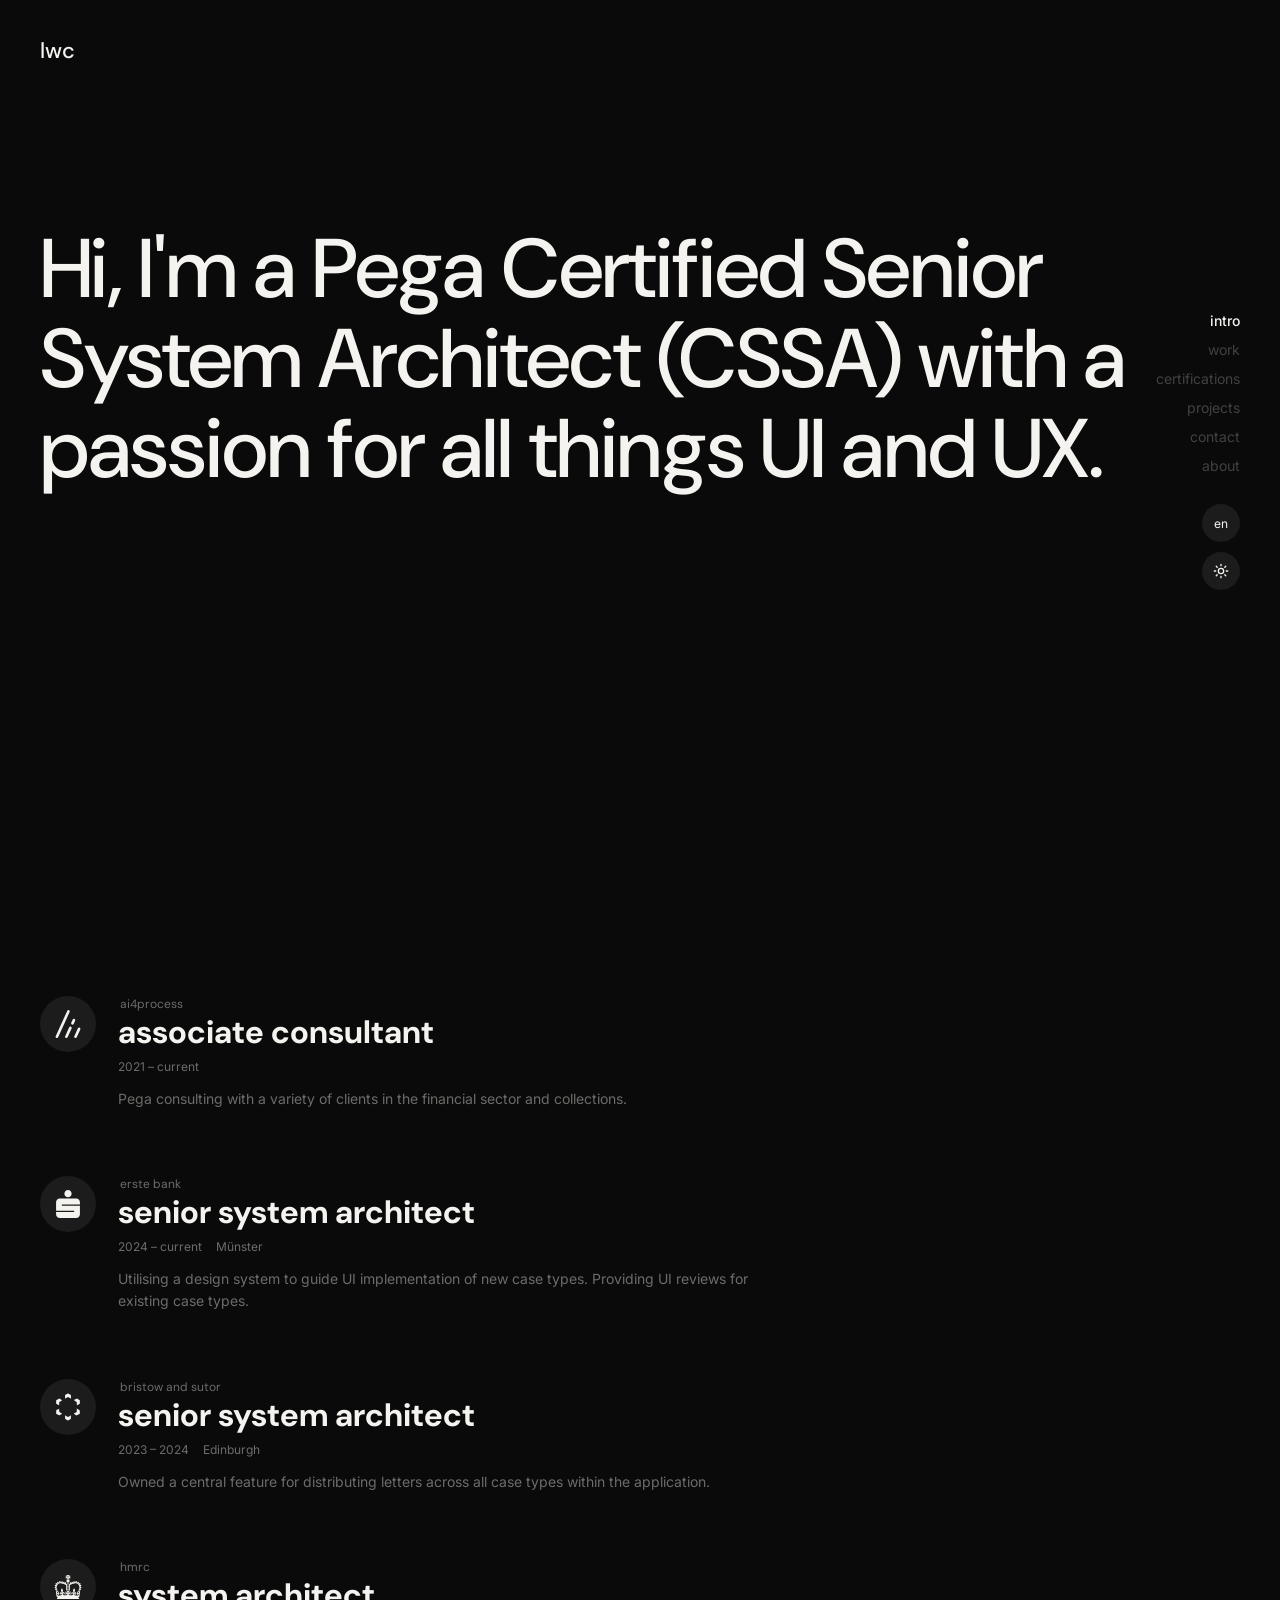
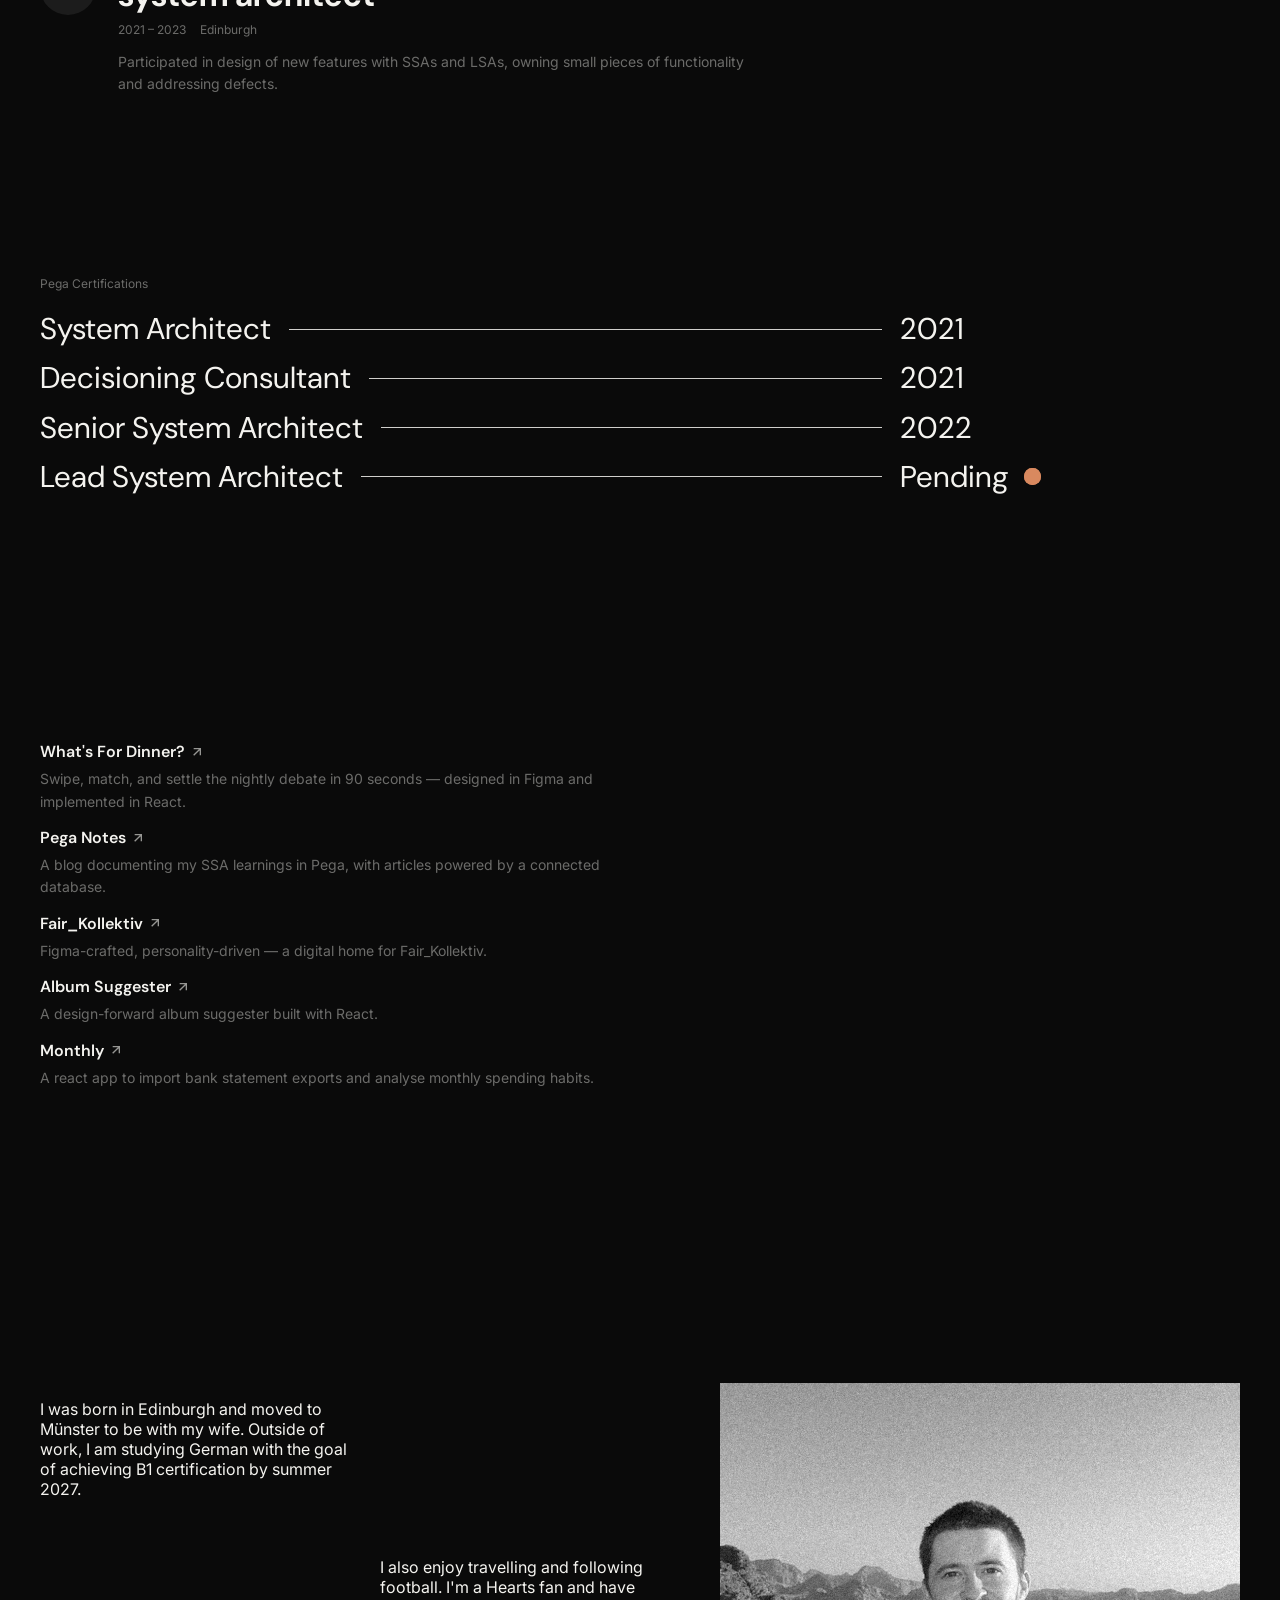
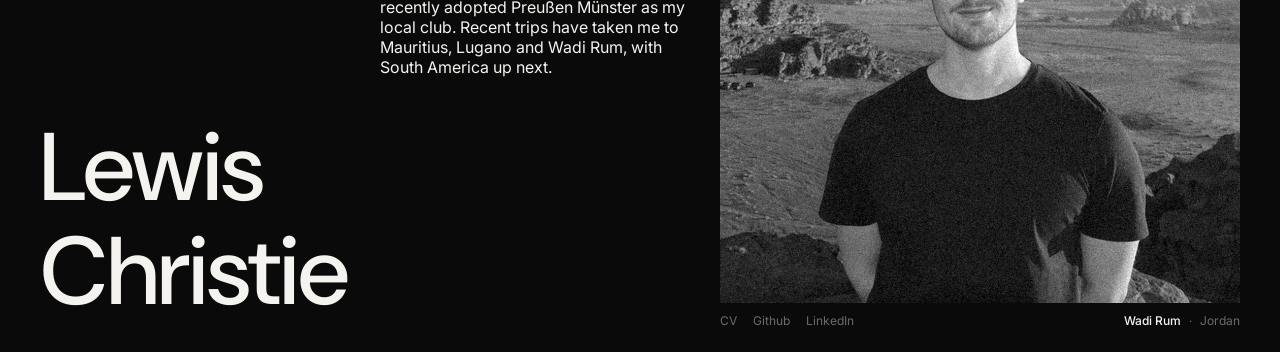
==== commit 3dea612e: "Fix mobile layout using the lwc design system - Under 780px the top bar stacks: wordmark and toggles" ====
--- a/index.html
+++ b/index.html
@@ -330,6 +330,12 @@
     applyLang(currentLang);
   });
 
+  // Phone header height (nav wraps differently per width and language) → --header-h
+  const sideNav = document.querySelector('.side-nav');
+  new ResizeObserver(() => {
+    root.style.setProperty('--header-h', sideNav.offsetHeight + 'px');
+  }).observe(sideNav);
+
   // Scrollspy for nav
   const navLinks = document.querySelectorAll('#primaryNav a');
   const sections = Array.from(navLinks).map(l => document.querySelector(l.getAttribute('href')));
--- a/main.css
+++ b/main.css
@@ -515,19 +515,52 @@
 
 /* ---------- Responsive ---------- */
 @media (max-width: 780px) {
+  /* Top bar stacks (lwc design system, under bp-tablet): wordmark and toggles
+     on one row, section links as a wrapping row below. .topbar (wordmark)
+     sits above .side-nav, which provides the bg behind both. */
+  :root {
+    --header-h: 128px; /* fallback; index.html measures the real height */
+  }
   .topbar {
+    z-index: 51;
     padding: 24px;
-    flex-direction: column;
-    gap: 20px;
-  }
-  nav.primary-nav {
+  }
+  .side-nav {
+    top: 0;
+    left: 0;
+    right: 0;
+    transform: none;
+    display: grid;
+    grid-template-columns: 1fr auto;
+    align-items: center;
+    gap: 14px 0;
+    padding: 16px 24px 14px;
+    background: var(--bg);
+    transition: background 0.35s ease;
+  }
+  .side-nav .toggles {
+    grid-row: 1;
+    grid-column: 2;
+    flex-direction: row;
+  }
+  .side-nav nav.primary-nav {
+    grid-row: 2;
+    grid-column: 1 / -1;
     flex-direction: row;
     flex-wrap: wrap;
     align-items: flex-start;
-    gap: 14px;
-  }
+    gap: 2px 14px;
+  }
+  section {
+    scroll-margin-top: var(--header-h);
+  }
+
   #intro {
-    padding: 220px 0 60px;
+    padding: calc(var(--header-h) + 70px) 0 70px;
+    min-height: auto;
+  }
+  .hero-heading {
+    margin-top: 0;
   }
   .wrap {
     padding: 0 24px;
@@ -543,9 +576,17 @@
     grid-template-columns: 1fr;
     gap: 32px;
   }
-  footer {
-    flex-direction: column;
-    gap: 8px;
+  .project-list {
+    padding-top: 0;
+  }
+
+  /* Gallery caption: let long place names drop below the links */
+  .gallery-nav {
+    flex-wrap: wrap;
+    gap: 10px 16px;
+  }
+  .photo-loc {
+    white-space: normal;
   }
 
   /* About: single column so the photo and name fit the screen */
@@ -557,6 +598,10 @@
     grid-column: 1;
     grid-row: auto;
   }
+  .para-one,
+  .para-two {
+    margin: 0;
+  }
   .name-block {
     font-size: clamp(56px, 16vw, 96px);
   }
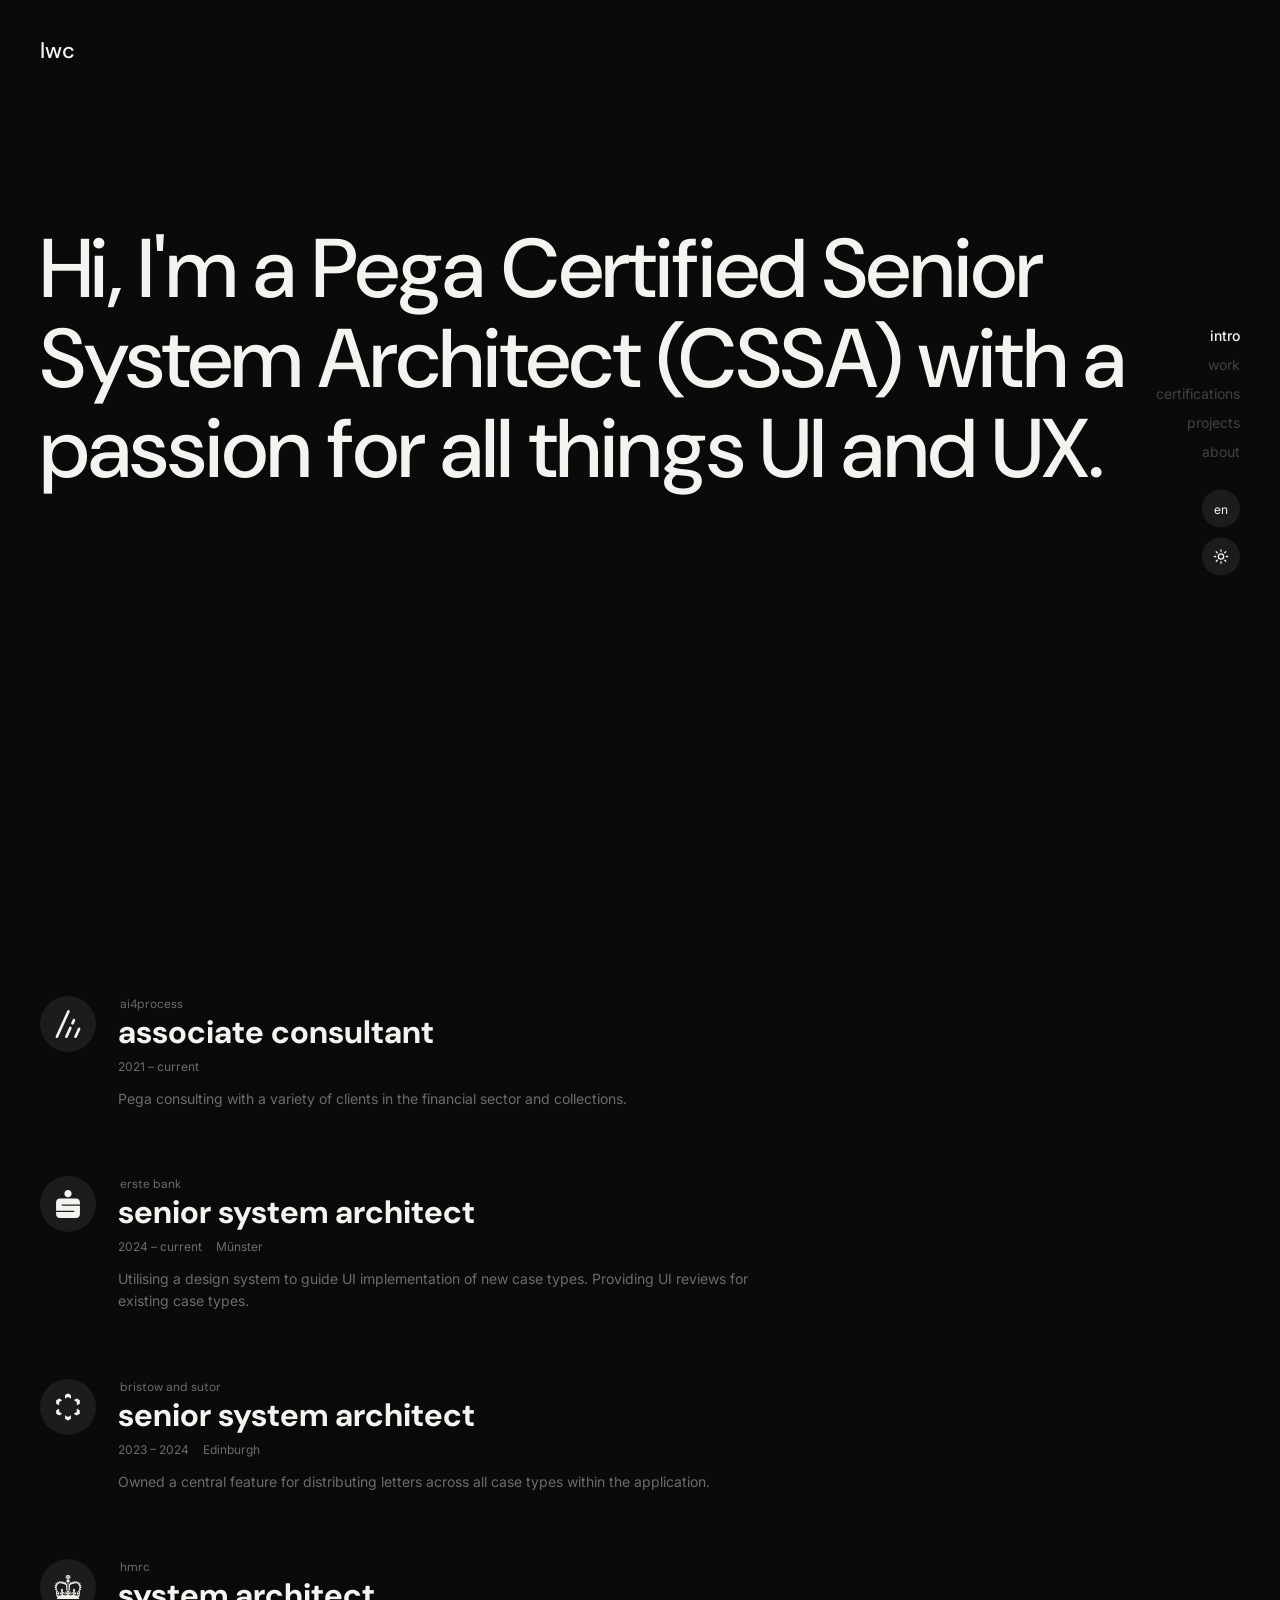
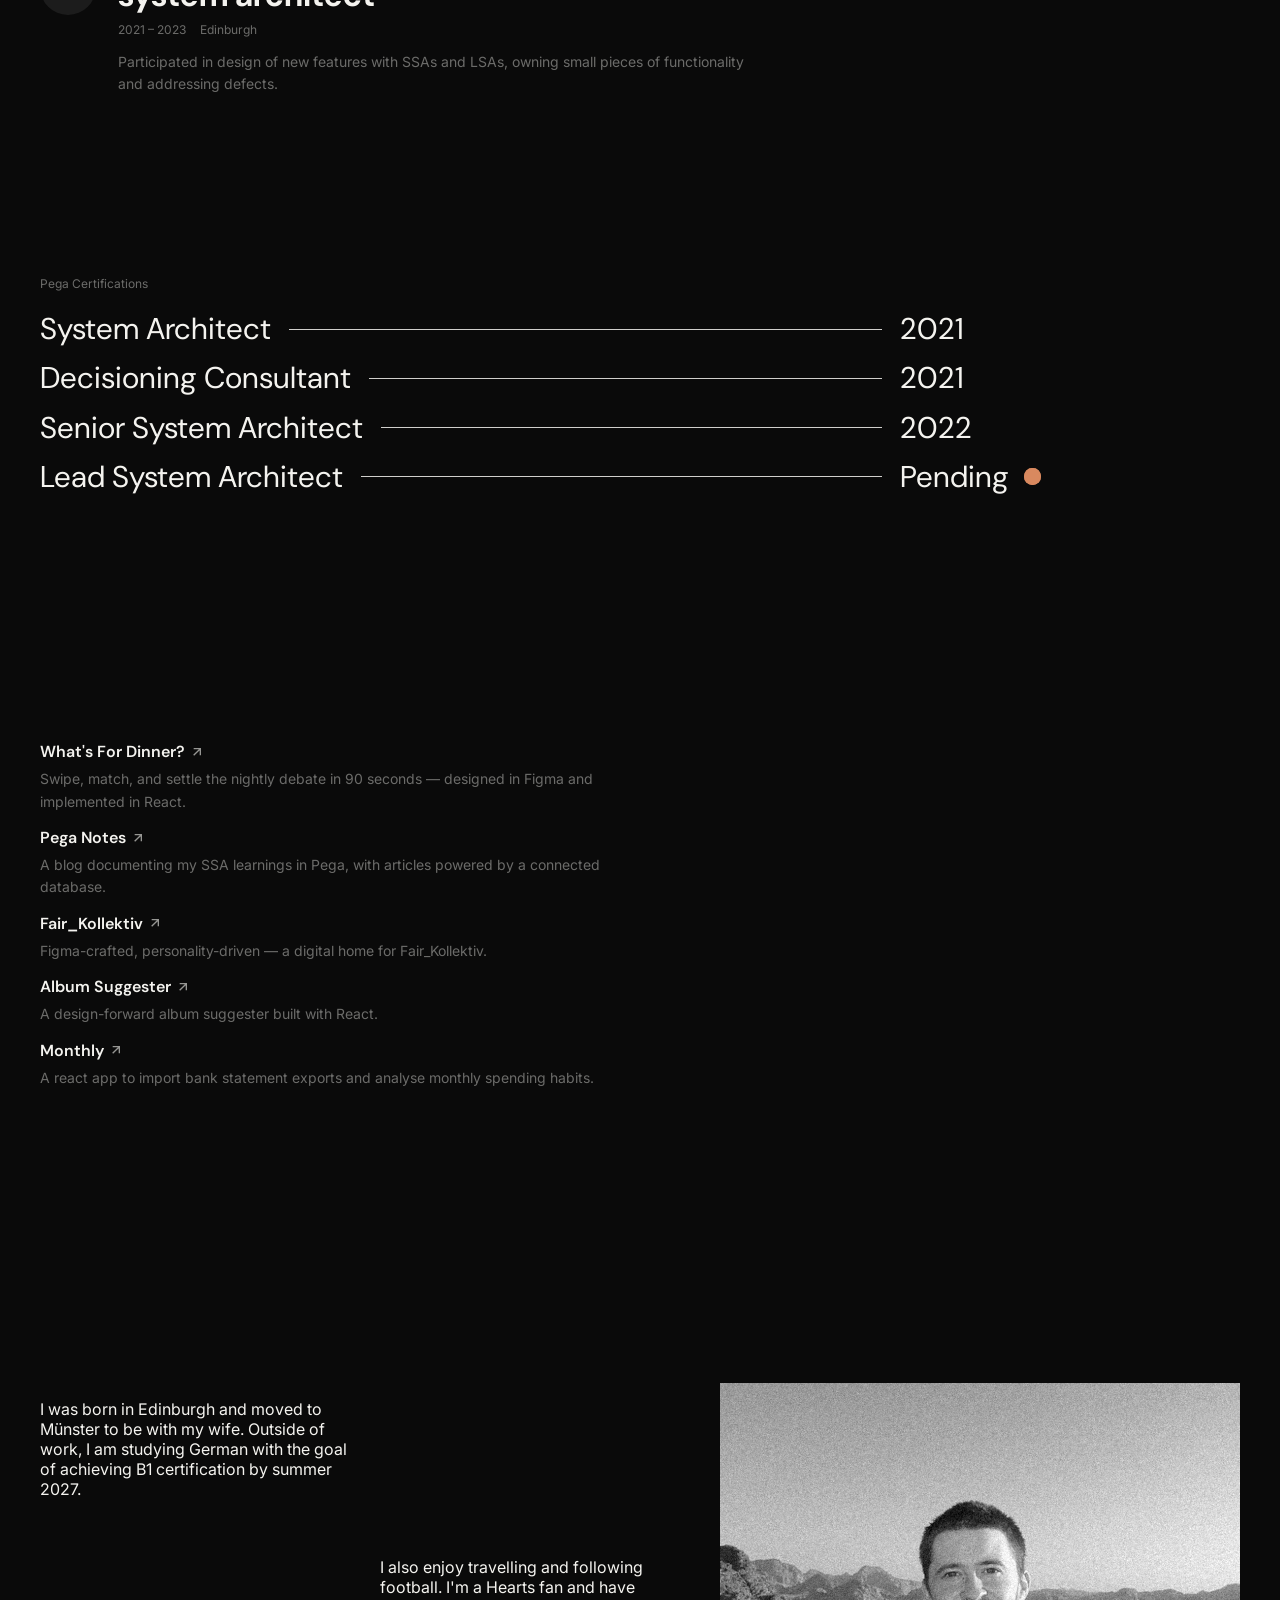
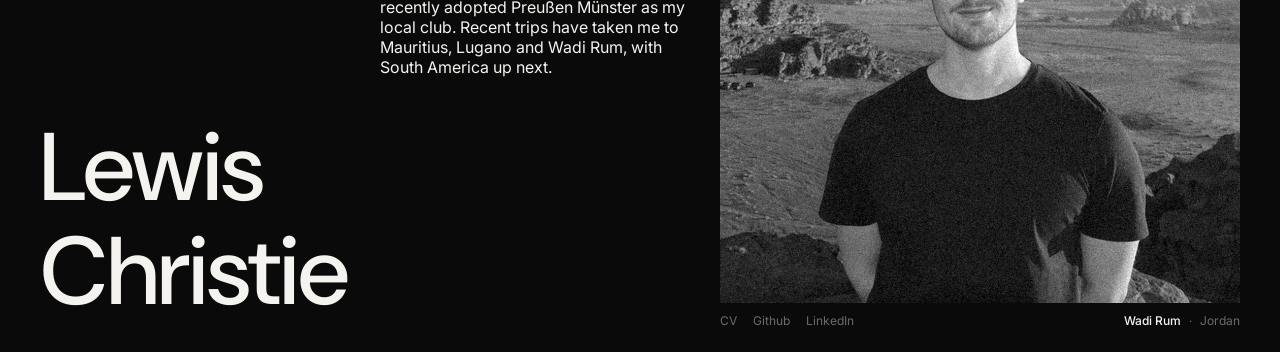
==== commit 99fbf13b: "Remove contact item from the menu Drop the contact link from the nav and its EN/DE labels, and updat" ====
--- a/index.html
+++ b/index.html
@@ -26,7 +26,6 @@
       <a href="#work" data-i18n="nav.work">work</a>
       <a href="#certifications" data-i18n="nav.certifications">certifications</a>
       <a href="#projects" data-i18n="nav.projects">projects</a>
-      <a href="#contact" data-i18n="nav.contact">contact</a>
       <a href="#about" data-i18n="nav.about">about</a>
     </nav>
     <div class="toggles">
@@ -254,7 +253,7 @@
   // Language toggle (en / de)
   const i18n = {
     en: {
-      'nav.intro':'intro','nav.work':'work','nav.certifications':'certifications','nav.projects':'projects','nav.contact':'contact','nav.about':'about',
+      'nav.intro':'intro','nav.work':'work','nav.certifications':'certifications','nav.projects':'projects','nav.about':'about',
       'intro.eyebrow':"Hi, I'm Lewis —",
       'intro.heading':"Hi, I'm a Pega Certified Senior System Architect (CSSA) with a passion for all things UI and UX.",
       'work.label':'work',
@@ -278,7 +277,7 @@
       'footer.built':'built with figma → code'
     },
     de: {
-      'nav.intro':'intro','nav.work':'werdegang','nav.certifications':'zertifikate','nav.projects':'projekte','nav.contact':'kontakt','nav.about':'über mich',
+      'nav.intro':'intro','nav.work':'werdegang','nav.certifications':'zertifikate','nav.projects':'projekte','nav.about':'über mich',
       'intro.eyebrow':'Hallo, ich bin Lewis —',
       'intro.heading':'Ein von Pega zertifizierter Senior System Architect (CSSA) mit Leidenschaft für alles rund um UI und UX.',
       'work.label':'werdegang',
@@ -378,7 +377,7 @@
   window.addEventListener('resize', updateSpy);
 
   // Clicking a menu item highlights it straight away, even if the section
-  // can't scroll all the way to the top (e.g. contact near the page end).
+  // can't scroll all the way to the top (e.g. a short section near the page end).
   navLinks.forEach(l => l.addEventListener('click', () => {
     setActive(l.getAttribute('href'));
     navLock = true;
